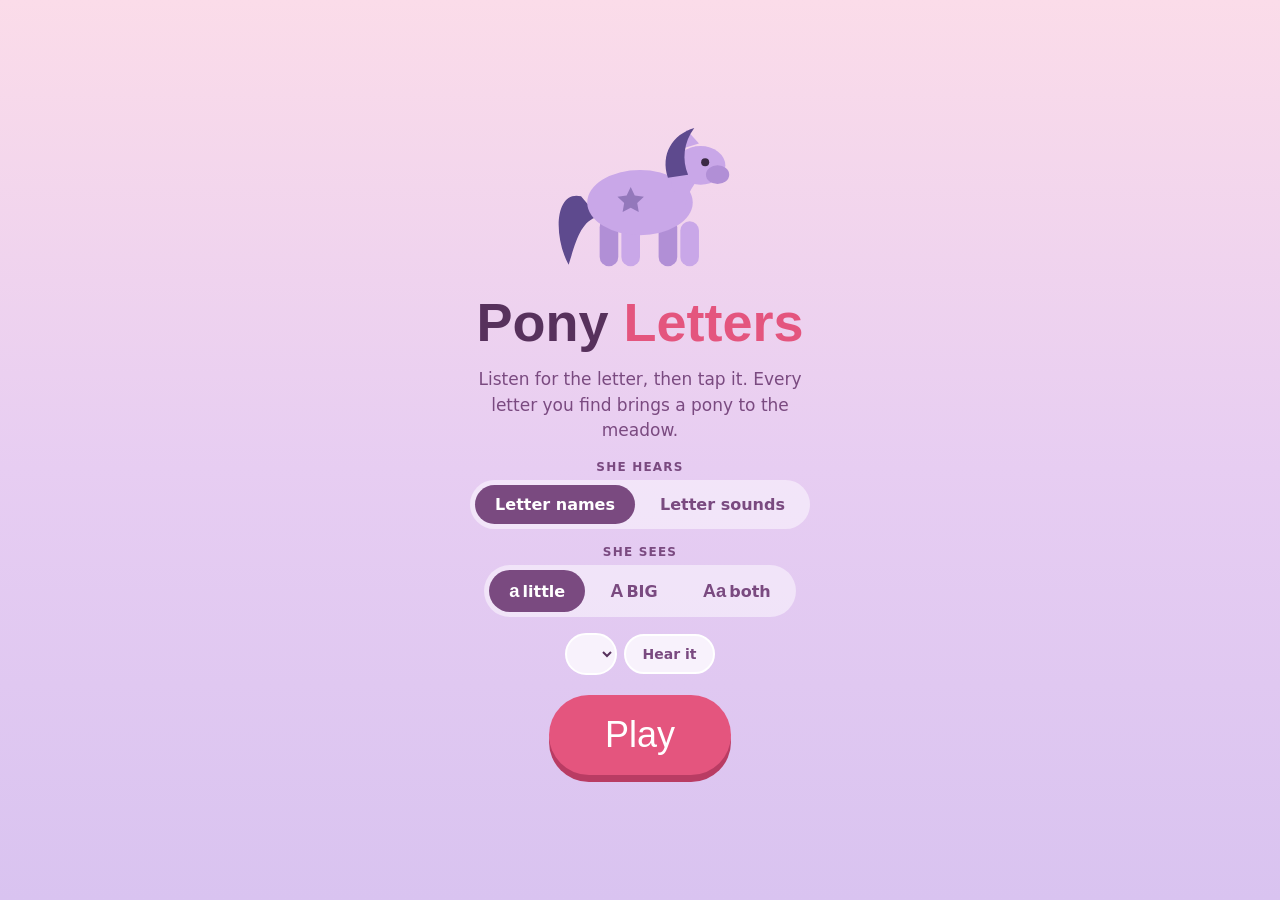
==== index.html @ 6348ba61 "Add Pony Letters game" ====
<!DOCTYPE html>
<html lang="en">
<head>
<meta charset="utf-8">
<meta name="viewport" content="width=device-width, initial-scale=1, maximum-scale=1, user-scalable=no, viewport-fit=cover">
<meta name="apple-mobile-web-app-capable" content="yes">
<meta name="mobile-web-app-capable" content="yes">
<meta name="apple-mobile-web-app-status-bar-style" content="default">
<meta name="apple-mobile-web-app-title" content="Ponies">
<meta name="theme-color" content="#F7D5E4">
<title>Pony Letters</title>
<style>
  :root{
    --sky-top:#FBDCE9;
    --sky-mid:#E7CDF2;
    --sky-low:#D9C3F0;
    --grass:#9FD9BE;
    --grass-deep:#6FBF9E;
    --paper:#FFFCF6;
    --rule-base:#E4557E;
    --rule-mid:#C9A7E8;
    --ink:#3B2A44;
    --plum:#7A4A80;
    --plum-deep:#57315C;
    --yes:#8FDCBB;
    --no:#FFC49B;
    --glyph:"Chalkboard SE","Avenir Next Rounded","Avenir Next","Trebuchet MS",sans-serif;
    --ui:"Avenir Next","Trebuchet MS",system-ui,sans-serif;
  }

  *{box-sizing:border-box;margin:0;padding:0}

  html,body{
    height:100%;overflow:hidden;overscroll-behavior:none;
    font-family:var(--ui);color:var(--plum-deep);
    -webkit-user-select:none;user-select:none;
    -webkit-touch-callout:none;-webkit-tap-highlight-color:transparent;
    touch-action:manipulation;
  }
  body{background:linear-gradient(180deg,var(--sky-top) 0%,var(--sky-mid) 52%,var(--sky-low) 100%)}

  .screen{
    position:absolute;inset:0;display:none;flex-direction:column;
    padding:calc(env(safe-area-inset-top) + 12px) 16px calc(env(safe-area-inset-bottom) + 12px);
  }
  .screen.on{display:flex}

  /* ================= title ================= */
  #title{align-items:center;justify-content:center;gap:16px;text-align:center;overflow-y:auto}
  #hero{width:min(180px,42vw)}
  #title h1{font-family:var(--glyph);font-size:clamp(30px,6.6vw,54px);color:var(--plum-deep);font-weight:700;line-height:1.05}
  #title h1 em{font-style:normal;color:var(--rule-base)}
  #title .sub{color:var(--plum);font-size:clamp(13px,2.1vw,17px);max-width:30ch;line-height:1.5}

  .bigbtn{
    font-family:var(--glyph);font-size:clamp(25px,4.2vw,36px);color:#fff;
    background:var(--rule-base);border:none;border-radius:999px;padding:19px 56px;
    box-shadow:0 7px 0 #B93C63;cursor:pointer;margin-top:4px;
  }
  .bigbtn:active{transform:translateY(5px);box-shadow:0 2px 0 #B93C63}

  .setting{display:flex;flex-direction:column;align-items:center;gap:6px}
  .setting > label{font-size:12px;font-weight:800;color:var(--plum);letter-spacing:1.2px;text-transform:uppercase}
  .pillset{display:flex;gap:5px;background:#FFFFFF7A;padding:5px;border-radius:999px}
  .pillset button{
    font-family:var(--ui);font-size:clamp(13px,1.9vw,16px);font-weight:700;
    color:var(--plum);background:transparent;border:none;padding:10px 20px;border-radius:999px;cursor:pointer;
  }
  .pillset button[aria-pressed="true"]{background:var(--plum);color:#fff}
  .pillset button .g{font-family:var(--glyph);font-size:1.15em;margin-right:3px}

  .voicerow{display:flex;align-items:center;gap:7px;flex-wrap:wrap;justify-content:center}
  #voices{
    font-family:var(--ui);font-size:14px;font-weight:600;color:var(--plum-deep);
    background:#FFFFFFC4;border:2px solid #fff;border-radius:999px;padding:10px 14px;max-width:210px;
  }
  .tinybtn{
    font-family:var(--ui);font-size:14px;font-weight:700;color:var(--plum);
    background:#FFFFFFC4;border:2px solid #fff;border-radius:999px;padding:10px 17px;cursor:pointer;
  }
  .tinybtn:active{background:#fff}

  /* ================= meadow ================= */
  .meadow{
    flex:0 0 auto;position:relative;display:flex;align-items:flex-end;justify-content:center;
    gap:clamp(2px,.8vw,8px);padding:0 8px 9px;margin-bottom:10px;
  }
  .meadow::after{
    content:"";position:absolute;left:0;right:0;bottom:0;height:9px;
    background:linear-gradient(180deg,var(--grass),var(--grass-deep));border-radius:6px;
  }
  .meadow svg{
    width:clamp(26px,5.2vw,54px);height:auto;position:relative;z-index:1;
    opacity:.24;filter:saturate(.15);transition:opacity .3s ease;
  }
  .meadow svg.here{opacity:1;filter:none;animation:hop .5s ease}
  @keyframes hop{30%{transform:translateY(-16px) rotate(-6deg)}55%{transform:translateY(0)}75%{transform:translateY(-6px)}}

  .gamebar{display:flex;align-items:center;gap:10px;flex:0 0 auto;margin-bottom:10px}
  .gamebar .spacer{flex:1}
  .iconbtn{
    width:50px;height:50px;flex:0 0 auto;border:none;border-radius:50%;
    background:#FFFFFF8F;color:var(--plum);display:grid;place-items:center;cursor:pointer;
  }
  .iconbtn svg{width:24px;height:24px}
  .iconbtn:active{background:#fff}

  .speaker{
    display:flex;align-items:center;gap:14px;background:#fff;border:none;border-radius:999px;
    padding:13px 30px 13px 20px;cursor:pointer;box-shadow:0 5px 0 #00000018;
  }
  .speaker:active{transform:translateY(3px);box-shadow:0 2px 0 #00000018}
  .speaker svg{width:34px;height:34px;color:var(--rule-base)}
  .speaker span{font-family:var(--glyph);font-size:clamp(19px,3.2vw,28px);color:var(--plum-deep);font-weight:700}
  .speaker.talking svg{animation:pulse .55s ease-in-out infinite alternate}
  @keyframes pulse{to{transform:scale(1.18)}}

  /* ================= play ================= */
  .play{flex:1 1 auto;display:flex;gap:14px;min-height:0}
  @media (max-aspect-ratio:1/1){.play{flex-direction:column}}
  #grid{flex:1 1 auto;display:grid;gap:13px;min-height:0;grid-template-columns:repeat(var(--cols),1fr)}

  .tile{position:relative;border:none;padding:0;background:transparent;cursor:pointer;min-height:0;transition:transform .12s ease}
  .tile svg{width:100%;height:100%;display:block}
  .tile:active{transform:scale(.95)}

  .card{fill:var(--paper)}
  .glyph{font-family:var(--glyph);fill:var(--ink);font-weight:600}
  .drawn{fill:none;stroke:var(--ink);stroke-width:6;stroke-linecap:round;stroke-linejoin:round}
  .baseline{stroke:var(--rule-base);stroke-width:2.6}
  .midline{stroke:var(--rule-mid);stroke-width:2.2;stroke-dasharray:5 5}

  .tile.right .card{fill:var(--yes)}
  .tile.right{animation:pop .42s ease}
  @keyframes pop{40%{transform:scale(1.1)}}
  .tile.wrong .card{fill:var(--no)}
  .tile.wrong{animation:shake .4s ease}
  @keyframes shake{20%{transform:translateX(-9px)}45%{transform:translateX(9px)}70%{transform:translateX(-5px)}100%{transform:translateX(0)}}

  /* ================= shelf ================= */
  #shelf{flex:0 0 auto;display:flex;gap:9px;align-items:center;justify-content:center}
  @media (min-aspect-ratio:1/1){#shelf{flex-direction:column;width:clamp(92px,12vw,144px)}}
  @media (max-aspect-ratio:1/1){#shelf{height:clamp(84px,12vh,124px)}}
  #shelf:empty{display:none}
  .chip{display:flex;flex-direction:column;align-items:center;gap:3px;animation:land .32s ease}
  @keyframes land{from{opacity:0;transform:translateY(-14px) scale(.8)}}
  .chip svg{width:clamp(56px,7.6vw,84px);height:clamp(56px,7.6vw,84px);border-radius:12px}
  .chip b{font-family:var(--ui);font-size:clamp(11px,1.5vw,14px);color:var(--plum);font-weight:800;letter-spacing:.4px}
  .chip .card{fill:#F2E3D2}

  /* ================= done ================= */
  #done{align-items:center;justify-content:center;gap:16px;text-align:center;overflow-y:auto}
  #done h2{font-family:var(--glyph);color:var(--plum-deep);font-size:clamp(30px,6vw,54px)}
  #done .note{font-size:clamp(13px,2vw,16px);color:var(--plum);font-weight:600;max-width:34ch}
  #doneMeadow{position:relative;display:flex;flex-wrap:wrap;align-items:flex-end;justify-content:center;gap:6px;padding:0 10px 12px;max-width:640px}
  #doneMeadow::after{content:"";position:absolute;left:0;right:0;bottom:0;height:11px;background:linear-gradient(180deg,var(--grass),var(--grass-deep));border-radius:7px}
  #doneMeadow svg{width:clamp(40px,8vw,74px);height:auto;position:relative;z-index:1}
  #missed{display:flex;gap:10px;flex-wrap:wrap;justify-content:center;max-width:520px}

  @media (prefers-reduced-motion:reduce){*{animation:none!important;transition:none!important}}
</style>
</head>
<body>

<!-- ================= TITLE ================= -->
<section class="screen on" id="title">
  <div id="hero"></div>
  <h1>Pony <em>Letters</em></h1>
  <p class="sub">Listen for the letter, then tap it. Every letter you find brings a pony to the meadow.</p>

  <div class="setting">
    <label>She hears</label>
    <div class="pillset" role="group">
      <button id="mName" aria-pressed="true">Letter names</button>
      <button id="mSound" aria-pressed="false">Letter sounds</button>
    </div>
  </div>

  <div class="setting">
    <label>She sees</label>
    <div class="pillset" role="group">
      <button id="cLower" aria-pressed="true"><span class="g">a</span>little</button>
      <button id="cUpper" aria-pressed="false"><span class="g">A</span>BIG</button>
      <button id="cBoth"  aria-pressed="false"><span class="g">Aa</span>both</button>
    </div>
  </div>

  <div class="voicerow">
    <select id="voices"></select>
    <button class="tinybtn" id="tryVoice">Hear it</button>
  </div>

  <button class="bigbtn" id="start">Play</button>
</section>

<!-- ================= GAME ================= -->
<section class="screen" id="game">
  <div class="meadow" id="meadow"></div>
  <div class="gamebar">
    <div class="spacer"></div>
    <button class="speaker" id="say">
      <svg viewBox="0 0 24 24" fill="none" stroke="currentColor" stroke-width="2" stroke-linecap="round" stroke-linejoin="round">
        <path d="M4 9v6h4l5 4V5L8 9H4z" fill="currentColor"/>
        <path d="M17 8.5a5 5 0 010 7M20 6a9 9 0 010 12"/>
      </svg>
      <span>Hear it again</span>
    </button>
    <div class="spacer"></div>
    <button class="iconbtn" id="quit" aria-label="Back to start">
      <svg viewBox="0 0 24 24" fill="none" stroke="currentColor" stroke-width="2.4" stroke-linecap="round"><path d="M6 6l12 12M18 6L6 18"/></svg>
    </button>
  </div>
  <div class="play">
    <div id="grid"></div>
    <div id="shelf"></div>
  </div>
</section>

<!-- ================= DONE ================= -->
<section class="screen" id="done">
  <h2 id="doneTitle">The meadow is full!</h2>
  <div id="doneMeadow"></div>
  <p class="note" id="doneNote"></p>
  <div id="missed"></div>
  <button class="bigbtn" id="again">Play again</button>
</section>

<script>
"use strict";

/* ================================================================
   TUNE THESE
   ================================================================ */
const POOL   = ["b","d","p","q","g","j","i","y","w"];
const ROUNDS = 12;

// Letter names, spelled as real words so no voice has to improvise.
const NAMES = {b:"bee", d:"dee", p:"pea", q:"cue", g:"gee",
               j:"jay", i:"eye", y:"why", w:"double you"};

// Sounds mode speaks these keywords, never a bare sound. Speech
// engines spell out tokens they don't recognize ("guh" -> "G-U-H",
// "kwuh" -> "K-W-U-H"), and real words are the only reliable way
// around it. Each word must START with the letter's sound -- swap
// them freely, just keep that rule.
const KEYWORD = {b:"ball", d:"dog", p:"pig", q:"queen", g:"goat",
                 j:"jam", i:"igloo", y:"yarn", w:"web"};

// Who each letter gets mixed up with, per case. Lowercase is the
// hard set (ball-and-stick reversals); uppercase confusions are
// mostly about silhouette.
const CONFUSE_LOWER = {
  b:["d","p","q"], d:["b","q","p"], p:["q","b","d"], q:["p","d","b"],
  g:["j","q","y"], j:["g","i","y"], i:["j","y","l"],
  y:["w","j","i"], w:["y","i","j"]
};
const CONFUSE_UPPER = {
  b:["d","p","g"], d:["b","p","q"], p:["b","d","q"], q:["g","d","p"],
  g:["q","j","d"], j:["i","g","y"], i:["j","y","w"],
  y:["w","j","i"], w:["y","i","j"]
};

// Pony coats: [body, mane, hoof/shadow]
const COATS = [
  ["#F7C6D9","#8E4C77","#E8A8C2"], ["#C9A7E8","#5E4A8E","#B18FD6"],
  ["#A8DCD1","#2F7F6E","#8FCBBE"], ["#FFD9A0","#B9782E","#F0C287"],
  ["#B9C7F0","#4A5C9E","#9EAEE0"], ["#F4A9C0","#A83C68","#E28FA9"],
  ["#AEDCF0","#2D6E8E","#94C8E0"], ["#E8C4A0","#9A6738","#D4AC86"],
  ["#E0BBE4","#7A3F8E","#CCA2D2"], ["#FFC1CC","#B04A62","#F0A7B5"],
  ["#CDE8A8","#5B8E2F","#B5D68E"], ["#FFE0B5","#C08A3A","#F2CB99"]
];

/* ================================================================ */

const $ = s => document.querySelector(s);
const gridEl = $("#grid"), shelfEl = $("#shelf"), meadowEl = $("#meadow");

let mode = "name";        // name | sound
let caseMode = "lower";   // lower | upper | both
let round = 0, target = null, locked = false, firstTry = true;
let earned = 0, cleanRounds = 0, missedThisGame = [];

const base  = g => g.toLowerCase();
const isBig = g => g !== g.toLowerCase();

/* ---------- storage ---------- */
const mem = {};
const store = {
  get(k){ try{ return localStorage.getItem(k); }catch(e){ return mem[k] ?? null; } },
  set(k,v){ try{ localStorage.setItem(k,v); }catch(e){ mem[k]=v; } }
};

/* ---------- chimes ---------- */
let ac = null;
function tone(freq,start,dur,type,vol){
  const o=ac.createOscillator(), g=ac.createGain();
  o.type=type; o.frequency.setValueAtTime(freq,ac.currentTime+start);
  g.gain.setValueAtTime(0.0001,ac.currentTime+start);
  g.gain.exponentialRampToValueAtTime(vol,ac.currentTime+start+0.012);
  g.gain.exponentialRampToValueAtTime(0.0001,ac.currentTime+start+dur);
  o.connect(g); g.connect(ac.destination);
  o.start(ac.currentTime+start); o.stop(ac.currentTime+start+dur+0.03);
}
const ding  = () => { if(ac){ tone(1046,0,.16,"sine",.28); tone(1568,.09,.32,"sine",.24);} };
const buzz  = () => { if(ac){ tone(240,0,.18,"triangle",.16); tone(196,.09,.2,"triangle",.13);} };
const cheer = () => { if(ac){ [784,988,1175,1568].forEach((f,i)=>tone(f,i*.11,.3,"sine",.22)); } };

/* ---------- voices ---------- */
const FEMALE_FIRST = ["Samantha","Ava","Allison","Susan","Zoe","Nicky",
                      "Karen","Moira","Tessa","Fiona","Serena","Kate",
                      "Google US English","Microsoft Aria","Microsoft Zira"];
let voice = null, voiceList = [];

function loadVoices(){
  if(!window.speechSynthesis) return;
  const all = speechSynthesis.getVoices();
  if(!all.length) return;
  voiceList = all.filter(v => !v.lang || v.lang.toLowerCase().startsWith("en"));
  if(!voiceList.length) voiceList = all;
  voiceList.sort((a,b) => {
    const ra = FEMALE_FIRST.findIndex(n => a.name.startsWith(n));
    const rb = FEMALE_FIRST.findIndex(n => b.name.startsWith(n));
    return (ra < 0 ? 99 : ra) - (rb < 0 ? 99 : rb);
  });
  const sel = $("#voices");
  sel.innerHTML = voiceList.map((v,i) => `<option value="${i}">${v.name}</option>`).join("");
  const saved = voiceList.findIndex(v => v.name === store.get("voice"));
  const idx = saved >= 0 ? saved : 0;
  sel.value = String(idx);
  voice = voiceList[idx];
}
if(window.speechSynthesis){
  loadVoices();
  speechSynthesis.addEventListener("voiceschanged", loadVoices);
}
$("#voices").addEventListener("change", e => {
  voice = voiceList[+e.target.value];
  if(voice) store.set("voice", voice.name);
  speak(sample());
});
$("#tryVoice").addEventListener("click", () => { unlockAudio(); speak(sample()); });
const sample = () => mode === "name"
  ? "Find little gee. Find big Bee."
  : "Find the one that starts goat.";

function speak(text, then){
  if(!window.speechSynthesis){ if(then) then(); return; }
  speechSynthesis.cancel();
  const u = new SpeechSynthesisUtterance(text);
  if(voice) u.voice = voice;
  u.rate = 0.9; u.pitch = 1.1; u.volume = 1;
  u.lang = (voice && voice.lang) || "en-US";
  const btn = $("#say");
  btn.classList.add("talking");
  u.onend = u.onerror = () => { btn.classList.remove("talking"); if(then) then(); };
  speechSynthesis.speak(u);
}

/* ---------- what the voice says ---------- */
const named  = g => (isBig(g) ? "big " : "little ") + NAMES[base(g)];
const starts = g => "the one that starts " + KEYWORD[base(g)];

const ask     = g => mode === "name" ? "Find " + named(g) + "." : "Find " + starts(g) + ".";
const praise  = g => mode === "name" ? "Yes! " + named(g) + "."
                                     : "Yes! " + NAMES[base(g)] + " is for " + KEYWORD[base(g)] + ".";
const correct = (picked, want) => mode === "name"
  ? "That one is " + named(picked) + ". Now find " + named(want) + "."
  : "That one starts " + KEYWORD[base(picked)] + ". Now find " + starts(want) + ".";

/* ---------- drawings ---------- */
// Handwriting ruling: dashed midline y=48, baseline y=72. Glyph
// baselines sit exactly on the line, so ascenders climb and
// descenders hang -- that contrast is the whole lesson.

// Lowercase g is drawn by hand rather than set in a font. System
// fonts give you a double-story or looped-tail g, which is not the
// form she is taught to read: a closed circle with a straight stem
// down the right side, hooking left below the baseline.
const DRAWN = {
  g: `<circle class="drawn" cx="50" cy="58" r="14"/>
      <path class="drawn" d="M64 44 V76 C64 82.5 58 86 51.5 83.5"/>`
};

function tileSVG(glyph, cardClass){
  const body = DRAWN[glyph]
    || `<text class="glyph" x="50" y="72" text-anchor="middle" font-size="54">${glyph}</text>`;
  return `<svg viewBox="0 0 100 100" preserveAspectRatio="xMidYMid meet">
    <rect class="card ${cardClass||""}" x="1.5" y="1.5" width="97" height="97" rx="13"/>
    <line class="midline"  x1="10" y1="48" x2="90" y2="48"/>
    <line class="baseline" x1="10" y1="72" x2="90" y2="72"/>
    ${body}
  </svg>`;
}

function ponySVG(i, cls){
  const [coat, mane, shade] = COATS[i % COATS.length];
  return `<svg class="${cls||""}" viewBox="0 0 116 96" preserveAspectRatio="xMidYMax meet">
    <path d="M20 46 C3 42 2 72 12 90 C17 74 20 62 31 59 Z" fill="${mane}"/>
    <rect x="32" y="60" width="12" height="31" rx="6" fill="${shade}"/>
    <rect x="70" y="60" width="12" height="31" rx="6" fill="${shade}"/>
    <rect x="46" y="62" width="12" height="29" rx="6" fill="${coat}"/>
    <rect x="84" y="62" width="12" height="29" rx="6" fill="${coat}"/>
    <ellipse cx="58" cy="50" rx="34" ry="21" fill="${coat}"/>
    <path d="M78 40 C79 27 85 17 94 14 L105 27 C96 32 89 42 87 52 Z" fill="${coat}"/>
    <ellipse cx="97" cy="26" rx="16" ry="12.5" fill="${coat}"/>
    <ellipse cx="108" cy="32" rx="7.5" ry="6" fill="${shade}"/>
    <path d="M86 15 L88 3 L96 12 Z" fill="${coat}"/>
    <path d="M76 34 C71 19 79 6 93 2 C86 11 85 23 89 32 Z" fill="${mane}"/>
    <circle cx="100" cy="24" r="2.6" fill="#3B2A44"/>
    <path d="M52 40 l2.6 5.4 5.9.8-4.3 4.1 1 5.8-5.2-2.8-5.2 2.8 1-5.8-4.3-4.1 5.9-.8z" fill="${mane}" opacity=".5"/>
  </svg>`;
}

/* ---------- rounds ---------- */
const shuffle = a => { for(let i=a.length-1;i>0;i--){const j=(Math.random()*(i+1))|0;[a[i],a[j]]=[a[j],a[i]];} return a; };
const tileCount = () => round <= 4 ? 4 : round <= 8 ? 6 : 9;
const cased = (letter, big) => big ? letter.toUpperCase() : letter;

function drawMeadow(){
  meadowEl.innerHTML = Array.from({length:ROUNDS},(_,i)=>ponySVG(i, i < earned ? "here" : "")).join("");
}

function buildRound(){
  round++; locked = false; firstTry = true;
  shelfEl.innerHTML = "";

  const n = tileCount();
  const big = caseMode === "upper" || (caseMode === "both" && Math.random() < 0.5);
  const tLetter = POOL[(Math.random()*POOL.length)|0];
  target = cased(tLetter, big);

  const set = [target];

  // In "both" + names, the target's other case is the sharpest
  // distractor there is -- she has to hear "big" vs "little" to
  // pick. In sounds mode it would be a second right answer, so it
  // stays out.
  if(caseMode === "both" && mode === "name") set.push(cased(tLetter, !big));

  const table = big ? CONFUSE_UPPER : CONFUSE_LOWER;
  for(const c of shuffle((table[tLetter]||[]).slice()))
    if(set.length < n && POOL.includes(c)) set.push(cased(c, big));

  for(const c of shuffle(POOL.slice())){
    if(set.length >= n) break;
    const mixBig = caseMode === "both" ? Math.random() < 0.5 : big;
    const glyph = cased(c, mixBig);
    if(!set.includes(glyph) && base(glyph) !== tLetter) set.push(glyph);
  }
  shuffle(set);

  gridEl.style.setProperty("--cols", set.length <= 4 ? 2 : 3);
  gridEl.innerHTML = set.map(g => `<button class="tile" data-g="${g}">${tileSVG(g)}</button>`).join("");

  speak(ask(target));
}

/* ---------- answering ---------- */
gridEl.addEventListener("click", e => {
  const tile = e.target.closest(".tile");
  if(!tile || locked) return;
  const picked = tile.dataset.g;

  // Sounds mode ignores case -- B and b say the same thing.
  const right = mode === "sound" ? base(picked) === base(target) : picked === target;

  if(right){
    locked = true;
    tile.classList.add("right");
    earned++; if(firstTry) cleanRounds++;
    drawMeadow(); ding();
    speak(praise(picked), () => setTimeout(() => round >= ROUNDS ? finish() : buildRound(), 220));
  } else {
    firstTry = false;
    tile.classList.add("wrong");
    tile.setAttribute("disabled","");
    buzz();
    if(!missedThisGame.some(m => m.picked === picked && m.want === target))
      missedThisGame.push({picked, want:target});
    shelfEl.insertAdjacentHTML("beforeend",
      `<div class="chip">${tileSVG(picked)}<b>${NAMES[base(picked)]}</b></div>`);
    speak(correct(picked, target));
  }
});

$("#say").addEventListener("click", () => { if(target) speak(ask(target)); });

/* ---------- finish ---------- */
function finish(){
  $("#doneMeadow").innerHTML = Array.from({length:ROUNDS},(_,i)=>ponySVG(i)).join("");
  const perfect = cleanRounds === ROUNDS;
  $("#doneTitle").textContent = perfect ? "Every one, first try!" : "The meadow is full!";
  $("#doneNote").textContent = perfect
    ? "12 ponies, no wobbles."
    : cleanRounds + " of " + ROUNDS + " on the first try. Still worth practicing:";
  $("#missed").innerHTML = perfect ? "" :
    [...new Set(missedThisGame.map(m => m.want))].slice(0,6)
      .map(g => `<div class="chip">${tileSVG(g)}<b>${NAMES[base(g)]}</b></div>`).join("");
  show("done"); cheer();
  speak(perfect ? "Wow! You found every letter on the first try."
                : "The meadow is full. Great job.");
}

/* ---------- screens ---------- */
function show(id){ document.querySelectorAll(".screen").forEach(s => s.classList.toggle("on", s.id === id)); }
function newGame(){
  round = 0; earned = 0; cleanRounds = 0; missedThisGame = [];
  drawMeadow(); show("game"); buildRound();
}

/* ---------- settings ---------- */
function setMode(m){
  mode = m;
  $("#mName").setAttribute("aria-pressed", String(m === "name"));
  $("#mSound").setAttribute("aria-pressed", String(m === "sound"));
  store.set("mode", m);
}
function setCase(c){
  caseMode = c;
  $("#cLower").setAttribute("aria-pressed", String(c === "lower"));
  $("#cUpper").setAttribute("aria-pressed", String(c === "upper"));
  $("#cBoth").setAttribute("aria-pressed",  String(c === "both"));
  store.set("case", c);
}
$("#mName").addEventListener("click", () => setMode("name"));
$("#mSound").addEventListener("click", () => setMode("sound"));
$("#cLower").addEventListener("click", () => setCase("lower"));
$("#cUpper").addEventListener("click", () => setCase("upper"));
$("#cBoth").addEventListener("click",  () => setCase("both"));
setMode(store.get("mode") || "name");
setCase(store.get("case") || "lower");

/* ---------- start (this tap unlocks iOS audio) ---------- */
function unlockAudio(){
  if(!ac){ try{ ac = new (window.AudioContext || window.webkitAudioContext)(); }catch(e){} }
  if(ac && ac.state === "suspended") ac.resume();
  loadVoices();
}
$("#start").addEventListener("click", () => { unlockAudio(); speak("Let's find some letters!", newGame); });
$("#again").addEventListener("click", newGame);
$("#quit").addEventListener("click", () => { speechSynthesis.cancel(); show("title"); });

$("#hero").innerHTML = ponySVG(1);
drawMeadow();

let lastTap = 0;
document.addEventListener("touchend", e => {
  const now = Date.now();
  if(now - lastTap < 320) e.preventDefault();
  lastTap = now;
}, {passive:false});
</script>
</body>
</html>
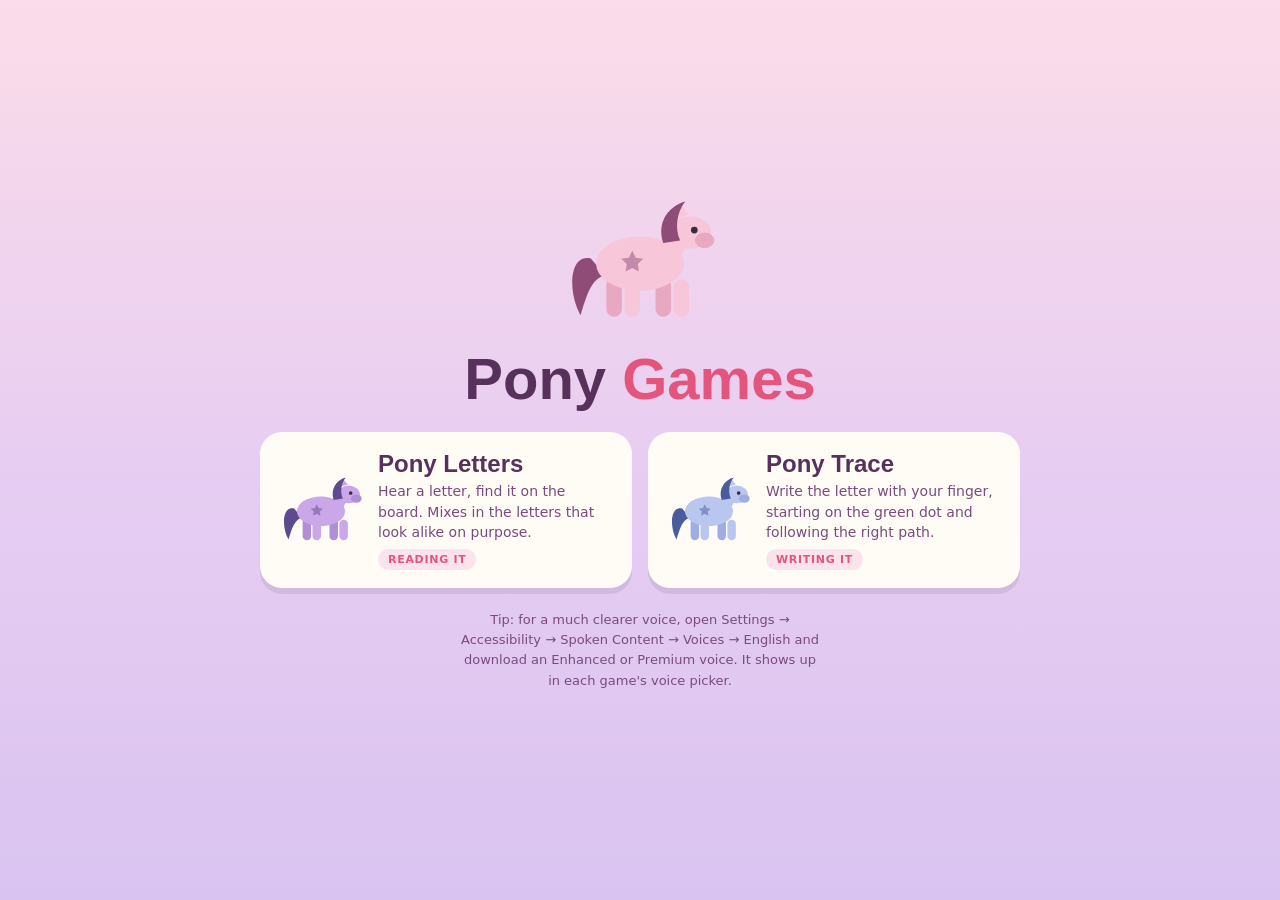
==== commit 223a3865: "Split into multi-game hub with shared assets index.html becomes a hub linking to letters.html and tr" ====
--- a/index.html
+++ b/index.html
@@ -8,547 +8,81 @@
 <meta name="apple-mobile-web-app-status-bar-style" content="default">
 <meta name="apple-mobile-web-app-title" content="Ponies">
 <meta name="theme-color" content="#F7D5E4">
-<title>Pony Letters</title>
+<title>Pony Games</title>
+<link rel="stylesheet" href="shared.css">
 <style>
-  :root{
-    --sky-top:#FBDCE9;
-    --sky-mid:#E7CDF2;
-    --sky-low:#D9C3F0;
-    --grass:#9FD9BE;
-    --grass-deep:#6FBF9E;
-    --paper:#FFFCF6;
-    --rule-base:#E4557E;
-    --rule-mid:#C9A7E8;
-    --ink:#3B2A44;
-    --plum:#7A4A80;
-    --plum-deep:#57315C;
-    --yes:#8FDCBB;
-    --no:#FFC49B;
-    --glyph:"Chalkboard SE","Avenir Next Rounded","Avenir Next","Trebuchet MS",sans-serif;
-    --ui:"Avenir Next","Trebuchet MS",system-ui,sans-serif;
+  body{overflow-y:auto}
+  .hub{
+    position:static;display:flex;flex-direction:column;align-items:center;
+    gap:22px;min-height:100%;justify-content:center;padding:34px 18px 44px;
+  }
+  #hero{width:min(150px,34vw)}
+  .hubtitle{font-family:var(--glyph);font-size:clamp(32px,7vw,58px);color:var(--plum-deep);font-weight:700;text-align:center;line-height:1.05}
+  .hubtitle em{font-style:normal;color:var(--rule-base)}
+
+  .cards{
+    display:grid;gap:16px;width:100%;max-width:760px;
+    grid-template-columns:repeat(auto-fit,minmax(260px,1fr));
+  }
+  .gamecard{
+    display:flex;align-items:center;gap:16px;text-decoration:none;
+    background:var(--paper);border-radius:22px;padding:18px 20px;
+    box-shadow:0 6px 0 #00000014;transition:transform .12s ease;
+  }
+  .gamecard:active{transform:translateY(4px);box-shadow:0 2px 0 #00000014}
+  .gamecard .art{width:82px;flex:0 0 auto}
+  .gamecard .art svg{width:100%;height:auto;display:block}
+  .gamecard h2{font-family:var(--glyph);font-size:24px;color:var(--plum-deep);margin-bottom:3px}
+  .gamecard p{font-size:14px;color:var(--plum);line-height:1.45}
+  .gamecard .tag{
+    display:inline-block;margin-top:7px;font-size:11px;font-weight:800;letter-spacing:.7px;
+    text-transform:uppercase;color:var(--rule-base);background:#FBE3EB;
+    padding:4px 10px;border-radius:999px;
   }
 
-  *{box-sizing:border-box;margin:0;padding:0}
+  .soon{opacity:.5}
+  .soon .tag{color:var(--plum);background:#EFE6F4}
 
-  html,body{
-    height:100%;overflow:hidden;overscroll-behavior:none;
-    font-family:var(--ui);color:var(--plum-deep);
-    -webkit-user-select:none;user-select:none;
-    -webkit-touch-callout:none;-webkit-tap-highlight-color:transparent;
-    touch-action:manipulation;
-  }
-  body{background:linear-gradient(180deg,var(--sky-top) 0%,var(--sky-mid) 52%,var(--sky-low) 100%)}
-
-  .screen{
-    position:absolute;inset:0;display:none;flex-direction:column;
-    padding:calc(env(safe-area-inset-top) + 12px) 16px calc(env(safe-area-inset-bottom) + 12px);
-  }
-  .screen.on{display:flex}
-
-  /* ================= title ================= */
-  #title{align-items:center;justify-content:center;gap:16px;text-align:center;overflow-y:auto}
-  #hero{width:min(180px,42vw)}
-  #title h1{font-family:var(--glyph);font-size:clamp(30px,6.6vw,54px);color:var(--plum-deep);font-weight:700;line-height:1.05}
-  #title h1 em{font-style:normal;color:var(--rule-base)}
-  #title .sub{color:var(--plum);font-size:clamp(13px,2.1vw,17px);max-width:30ch;line-height:1.5}
-
-  .bigbtn{
-    font-family:var(--glyph);font-size:clamp(25px,4.2vw,36px);color:#fff;
-    background:var(--rule-base);border:none;border-radius:999px;padding:19px 56px;
-    box-shadow:0 7px 0 #B93C63;cursor:pointer;margin-top:4px;
-  }
-  .bigbtn:active{transform:translateY(5px);box-shadow:0 2px 0 #B93C63}
-
-  .setting{display:flex;flex-direction:column;align-items:center;gap:6px}
-  .setting > label{font-size:12px;font-weight:800;color:var(--plum);letter-spacing:1.2px;text-transform:uppercase}
-  .pillset{display:flex;gap:5px;background:#FFFFFF7A;padding:5px;border-radius:999px}
-  .pillset button{
-    font-family:var(--ui);font-size:clamp(13px,1.9vw,16px);font-weight:700;
-    color:var(--plum);background:transparent;border:none;padding:10px 20px;border-radius:999px;cursor:pointer;
-  }
-  .pillset button[aria-pressed="true"]{background:var(--plum);color:#fff}
-  .pillset button .g{font-family:var(--glyph);font-size:1.15em;margin-right:3px}
-
-  .voicerow{display:flex;align-items:center;gap:7px;flex-wrap:wrap;justify-content:center}
-  #voices{
-    font-family:var(--ui);font-size:14px;font-weight:600;color:var(--plum-deep);
-    background:#FFFFFFC4;border:2px solid #fff;border-radius:999px;padding:10px 14px;max-width:210px;
-  }
-  .tinybtn{
-    font-family:var(--ui);font-size:14px;font-weight:700;color:var(--plum);
-    background:#FFFFFFC4;border:2px solid #fff;border-radius:999px;padding:10px 17px;cursor:pointer;
-  }
-  .tinybtn:active{background:#fff}
-
-  /* ================= meadow ================= */
-  .meadow{
-    flex:0 0 auto;position:relative;display:flex;align-items:flex-end;justify-content:center;
-    gap:clamp(2px,.8vw,8px);padding:0 8px 9px;margin-bottom:10px;
-  }
-  .meadow::after{
-    content:"";position:absolute;left:0;right:0;bottom:0;height:9px;
-    background:linear-gradient(180deg,var(--grass),var(--grass-deep));border-radius:6px;
-  }
-  .meadow svg{
-    width:clamp(26px,5.2vw,54px);height:auto;position:relative;z-index:1;
-    opacity:.24;filter:saturate(.15);transition:opacity .3s ease;
-  }
-  .meadow svg.here{opacity:1;filter:none;animation:hop .5s ease}
-  @keyframes hop{30%{transform:translateY(-16px) rotate(-6deg)}55%{transform:translateY(0)}75%{transform:translateY(-6px)}}
-
-  .gamebar{display:flex;align-items:center;gap:10px;flex:0 0 auto;margin-bottom:10px}
-  .gamebar .spacer{flex:1}
-  .iconbtn{
-    width:50px;height:50px;flex:0 0 auto;border:none;border-radius:50%;
-    background:#FFFFFF8F;color:var(--plum);display:grid;place-items:center;cursor:pointer;
-  }
-  .iconbtn svg{width:24px;height:24px}
-  .iconbtn:active{background:#fff}
-
-  .speaker{
-    display:flex;align-items:center;gap:14px;background:#fff;border:none;border-radius:999px;
-    padding:13px 30px 13px 20px;cursor:pointer;box-shadow:0 5px 0 #00000018;
-  }
-  .speaker:active{transform:translateY(3px);box-shadow:0 2px 0 #00000018}
-  .speaker svg{width:34px;height:34px;color:var(--rule-base)}
-  .speaker span{font-family:var(--glyph);font-size:clamp(19px,3.2vw,28px);color:var(--plum-deep);font-weight:700}
-  .speaker.talking svg{animation:pulse .55s ease-in-out infinite alternate}
-  @keyframes pulse{to{transform:scale(1.18)}}
-
-  /* ================= play ================= */
-  .play{flex:1 1 auto;display:flex;gap:14px;min-height:0}
-  @media (max-aspect-ratio:1/1){.play{flex-direction:column}}
-  #grid{flex:1 1 auto;display:grid;gap:13px;min-height:0;grid-template-columns:repeat(var(--cols),1fr)}
-
-  .tile{position:relative;border:none;padding:0;background:transparent;cursor:pointer;min-height:0;transition:transform .12s ease}
-  .tile svg{width:100%;height:100%;display:block}
-  .tile:active{transform:scale(.95)}
-
-  .card{fill:var(--paper)}
-  .glyph{font-family:var(--glyph);fill:var(--ink);font-weight:600}
-  .drawn{fill:none;stroke:var(--ink);stroke-width:6;stroke-linecap:round;stroke-linejoin:round}
-  .baseline{stroke:var(--rule-base);stroke-width:2.6}
-  .midline{stroke:var(--rule-mid);stroke-width:2.2;stroke-dasharray:5 5}
-
-  .tile.right .card{fill:var(--yes)}
-  .tile.right{animation:pop .42s ease}
-  @keyframes pop{40%{transform:scale(1.1)}}
-  .tile.wrong .card{fill:var(--no)}
-  .tile.wrong{animation:shake .4s ease}
-  @keyframes shake{20%{transform:translateX(-9px)}45%{transform:translateX(9px)}70%{transform:translateX(-5px)}100%{transform:translateX(0)}}
-
-  /* ================= shelf ================= */
-  #shelf{flex:0 0 auto;display:flex;gap:9px;align-items:center;justify-content:center}
-  @media (min-aspect-ratio:1/1){#shelf{flex-direction:column;width:clamp(92px,12vw,144px)}}
-  @media (max-aspect-ratio:1/1){#shelf{height:clamp(84px,12vh,124px)}}
-  #shelf:empty{display:none}
-  .chip{display:flex;flex-direction:column;align-items:center;gap:3px;animation:land .32s ease}
-  @keyframes land{from{opacity:0;transform:translateY(-14px) scale(.8)}}
-  .chip svg{width:clamp(56px,7.6vw,84px);height:clamp(56px,7.6vw,84px);border-radius:12px}
-  .chip b{font-family:var(--ui);font-size:clamp(11px,1.5vw,14px);color:var(--plum);font-weight:800;letter-spacing:.4px}
-  .chip .card{fill:#F2E3D2}
-
-  /* ================= done ================= */
-  #done{align-items:center;justify-content:center;gap:16px;text-align:center;overflow-y:auto}
-  #done h2{font-family:var(--glyph);color:var(--plum-deep);font-size:clamp(30px,6vw,54px)}
-  #done .note{font-size:clamp(13px,2vw,16px);color:var(--plum);font-weight:600;max-width:34ch}
-  #doneMeadow{position:relative;display:flex;flex-wrap:wrap;align-items:flex-end;justify-content:center;gap:6px;padding:0 10px 12px;max-width:640px}
-  #doneMeadow::after{content:"";position:absolute;left:0;right:0;bottom:0;height:11px;background:linear-gradient(180deg,var(--grass),var(--grass-deep));border-radius:7px}
-  #doneMeadow svg{width:clamp(40px,8vw,74px);height:auto;position:relative;z-index:1}
-  #missed{display:flex;gap:10px;flex-wrap:wrap;justify-content:center;max-width:520px}
-
-  @media (prefers-reduced-motion:reduce){*{animation:none!important;transition:none!important}}
+  .footnote{font-size:13px;color:var(--plum);text-align:center;max-width:44ch;line-height:1.55}
 </style>
 </head>
 <body>
+<main class="hub">
+  <div id="hero"></div>
+  <h1 class="hubtitle">Pony <em>Games</em></h1>
 
-<!-- ================= TITLE ================= -->
-<section class="screen on" id="title">
-  <div id="hero"></div>
-  <h1>Pony <em>Letters</em></h1>
-  <p class="sub">Listen for the letter, then tap it. Every letter you find brings a pony to the meadow.</p>
+  <div class="cards">
+    <a class="gamecard" href="letters.html">
+      <div class="art" id="a1"></div>
+      <div>
+        <h2>Pony Letters</h2>
+        <p>Hear a letter, find it on the board. Mixes in the letters that look alike on purpose.</p>
+        <span class="tag">Reading it</span>
+      </div>
+    </a>
 
-  <div class="setting">
-    <label>She hears</label>
-    <div class="pillset" role="group">
-      <button id="mName" aria-pressed="true">Letter names</button>
-      <button id="mSound" aria-pressed="false">Letter sounds</button>
-    </div>
+    <a class="gamecard" href="trace.html">
+      <div class="art" id="a2"></div>
+      <div>
+        <h2>Pony Trace</h2>
+        <p>Write the letter with your finger, starting on the green dot and following the right path.</p>
+        <span class="tag">Writing it</span>
+      </div>
+    </a>
   </div>
 
-  <div class="setting">
-    <label>She sees</label>
-    <div class="pillset" role="group">
-      <button id="cLower" aria-pressed="true"><span class="g">a</span>little</button>
-      <button id="cUpper" aria-pressed="false"><span class="g">A</span>BIG</button>
-      <button id="cBoth"  aria-pressed="false"><span class="g">Aa</span>both</button>
-    </div>
-  </div>
+  <p class="footnote">
+    Tip: for a much clearer voice, open Settings &rarr; Accessibility &rarr;
+    Spoken Content &rarr; Voices &rarr; English and download an Enhanced or
+    Premium voice. It shows up in each game's voice picker.
+  </p>
+</main>
 
-  <div class="voicerow">
-    <select id="voices"></select>
-    <button class="tinybtn" id="tryVoice">Hear it</button>
-  </div>
-
-  <button class="bigbtn" id="start">Play</button>
-</section>
-
-<!-- ================= GAME ================= -->
-<section class="screen" id="game">
-  <div class="meadow" id="meadow"></div>
-  <div class="gamebar">
-    <div class="spacer"></div>
-    <button class="speaker" id="say">
-      <svg viewBox="0 0 24 24" fill="none" stroke="currentColor" stroke-width="2" stroke-linecap="round" stroke-linejoin="round">
-        <path d="M4 9v6h4l5 4V5L8 9H4z" fill="currentColor"/>
-        <path d="M17 8.5a5 5 0 010 7M20 6a9 9 0 010 12"/>
-      </svg>
-      <span>Hear it again</span>
-    </button>
-    <div class="spacer"></div>
-    <button class="iconbtn" id="quit" aria-label="Back to start">
-      <svg viewBox="0 0 24 24" fill="none" stroke="currentColor" stroke-width="2.4" stroke-linecap="round"><path d="M6 6l12 12M18 6L6 18"/></svg>
-    </button>
-  </div>
-  <div class="play">
-    <div id="grid"></div>
-    <div id="shelf"></div>
-  </div>
-</section>
-
-<!-- ================= DONE ================= -->
-<section class="screen" id="done">
-  <h2 id="doneTitle">The meadow is full!</h2>
-  <div id="doneMeadow"></div>
-  <p class="note" id="doneNote"></p>
-  <div id="missed"></div>
-  <button class="bigbtn" id="again">Play again</button>
-</section>
-
+<script src="shared.js"></script>
 <script>
-"use strict";
-
-/* ================================================================
-   TUNE THESE
-   ================================================================ */
-const POOL   = ["b","d","p","q","g","j","i","y","w"];
-const ROUNDS = 12;
-
-// Letter names, spelled as real words so no voice has to improvise.
-const NAMES = {b:"bee", d:"dee", p:"pea", q:"cue", g:"gee",
-               j:"jay", i:"eye", y:"why", w:"double you"};
-
-// Sounds mode speaks these keywords, never a bare sound. Speech
-// engines spell out tokens they don't recognize ("guh" -> "G-U-H",
-// "kwuh" -> "K-W-U-H"), and real words are the only reliable way
-// around it. Each word must START with the letter's sound -- swap
-// them freely, just keep that rule.
-const KEYWORD = {b:"ball", d:"dog", p:"pig", q:"queen", g:"goat",
-                 j:"jam", i:"igloo", y:"yarn", w:"web"};
-
-// Who each letter gets mixed up with, per case. Lowercase is the
-// hard set (ball-and-stick reversals); uppercase confusions are
-// mostly about silhouette.
-const CONFUSE_LOWER = {
-  b:["d","p","q"], d:["b","q","p"], p:["q","b","d"], q:["p","d","b"],
-  g:["j","q","y"], j:["g","i","y"], i:["j","y","l"],
-  y:["w","j","i"], w:["y","i","j"]
-};
-const CONFUSE_UPPER = {
-  b:["d","p","g"], d:["b","p","q"], p:["b","d","q"], q:["g","d","p"],
-  g:["q","j","d"], j:["i","g","y"], i:["j","y","w"],
-  y:["w","j","i"], w:["y","i","j"]
-};
-
-// Pony coats: [body, mane, hoof/shadow]
-const COATS = [
-  ["#F7C6D9","#8E4C77","#E8A8C2"], ["#C9A7E8","#5E4A8E","#B18FD6"],
-  ["#A8DCD1","#2F7F6E","#8FCBBE"], ["#FFD9A0","#B9782E","#F0C287"],
-  ["#B9C7F0","#4A5C9E","#9EAEE0"], ["#F4A9C0","#A83C68","#E28FA9"],
-  ["#AEDCF0","#2D6E8E","#94C8E0"], ["#E8C4A0","#9A6738","#D4AC86"],
-  ["#E0BBE4","#7A3F8E","#CCA2D2"], ["#FFC1CC","#B04A62","#F0A7B5"],
-  ["#CDE8A8","#5B8E2F","#B5D68E"], ["#FFE0B5","#C08A3A","#F2CB99"]
-];
-
-/* ================================================================ */
-
-const $ = s => document.querySelector(s);
-const gridEl = $("#grid"), shelfEl = $("#shelf"), meadowEl = $("#meadow");
-
-let mode = "name";        // name | sound
-let caseMode = "lower";   // lower | upper | both
-let round = 0, target = null, locked = false, firstTry = true;
-let earned = 0, cleanRounds = 0, missedThisGame = [];
-
-const base  = g => g.toLowerCase();
-const isBig = g => g !== g.toLowerCase();
-
-/* ---------- storage ---------- */
-const mem = {};
-const store = {
-  get(k){ try{ return localStorage.getItem(k); }catch(e){ return mem[k] ?? null; } },
-  set(k,v){ try{ localStorage.setItem(k,v); }catch(e){ mem[k]=v; } }
-};
-
-/* ---------- chimes ---------- */
-let ac = null;
-function tone(freq,start,dur,type,vol){
-  const o=ac.createOscillator(), g=ac.createGain();
-  o.type=type; o.frequency.setValueAtTime(freq,ac.currentTime+start);
-  g.gain.setValueAtTime(0.0001,ac.currentTime+start);
-  g.gain.exponentialRampToValueAtTime(vol,ac.currentTime+start+0.012);
-  g.gain.exponentialRampToValueAtTime(0.0001,ac.currentTime+start+dur);
-  o.connect(g); g.connect(ac.destination);
-  o.start(ac.currentTime+start); o.stop(ac.currentTime+start+dur+0.03);
-}
-const ding  = () => { if(ac){ tone(1046,0,.16,"sine",.28); tone(1568,.09,.32,"sine",.24);} };
-const buzz  = () => { if(ac){ tone(240,0,.18,"triangle",.16); tone(196,.09,.2,"triangle",.13);} };
-const cheer = () => { if(ac){ [784,988,1175,1568].forEach((f,i)=>tone(f,i*.11,.3,"sine",.22)); } };
-
-/* ---------- voices ---------- */
-const FEMALE_FIRST = ["Samantha","Ava","Allison","Susan","Zoe","Nicky",
-                      "Karen","Moira","Tessa","Fiona","Serena","Kate",
-                      "Google US English","Microsoft Aria","Microsoft Zira"];
-let voice = null, voiceList = [];
-
-function loadVoices(){
-  if(!window.speechSynthesis) return;
-  const all = speechSynthesis.getVoices();
-  if(!all.length) return;
-  voiceList = all.filter(v => !v.lang || v.lang.toLowerCase().startsWith("en"));
-  if(!voiceList.length) voiceList = all;
-  voiceList.sort((a,b) => {
-    const ra = FEMALE_FIRST.findIndex(n => a.name.startsWith(n));
-    const rb = FEMALE_FIRST.findIndex(n => b.name.startsWith(n));
-    return (ra < 0 ? 99 : ra) - (rb < 0 ? 99 : rb);
-  });
-  const sel = $("#voices");
-  sel.innerHTML = voiceList.map((v,i) => `<option value="${i}">${v.name}</option>`).join("");
-  const saved = voiceList.findIndex(v => v.name === store.get("voice"));
-  const idx = saved >= 0 ? saved : 0;
-  sel.value = String(idx);
-  voice = voiceList[idx];
-}
-if(window.speechSynthesis){
-  loadVoices();
-  speechSynthesis.addEventListener("voiceschanged", loadVoices);
-}
-$("#voices").addEventListener("change", e => {
-  voice = voiceList[+e.target.value];
-  if(voice) store.set("voice", voice.name);
-  speak(sample());
-});
-$("#tryVoice").addEventListener("click", () => { unlockAudio(); speak(sample()); });
-const sample = () => mode === "name"
-  ? "Find little gee. Find big Bee."
-  : "Find the one that starts goat.";
-
-function speak(text, then){
-  if(!window.speechSynthesis){ if(then) then(); return; }
-  speechSynthesis.cancel();
-  const u = new SpeechSynthesisUtterance(text);
-  if(voice) u.voice = voice;
-  u.rate = 0.9; u.pitch = 1.1; u.volume = 1;
-  u.lang = (voice && voice.lang) || "en-US";
-  const btn = $("#say");
-  btn.classList.add("talking");
-  u.onend = u.onerror = () => { btn.classList.remove("talking"); if(then) then(); };
-  speechSynthesis.speak(u);
-}
-
-/* ---------- what the voice says ---------- */
-const named  = g => (isBig(g) ? "big " : "little ") + NAMES[base(g)];
-const starts = g => "the one that starts " + KEYWORD[base(g)];
-
-const ask     = g => mode === "name" ? "Find " + named(g) + "." : "Find " + starts(g) + ".";
-const praise  = g => mode === "name" ? "Yes! " + named(g) + "."
-                                     : "Yes! " + NAMES[base(g)] + " is for " + KEYWORD[base(g)] + ".";
-const correct = (picked, want) => mode === "name"
-  ? "That one is " + named(picked) + ". Now find " + named(want) + "."
-  : "That one starts " + KEYWORD[base(picked)] + ". Now find " + starts(want) + ".";
-
-/* ---------- drawings ---------- */
-// Handwriting ruling: dashed midline y=48, baseline y=72. Glyph
-// baselines sit exactly on the line, so ascenders climb and
-// descenders hang -- that contrast is the whole lesson.
-
-// Lowercase g is drawn by hand rather than set in a font. System
-// fonts give you a double-story or looped-tail g, which is not the
-// form she is taught to read: a closed circle with a straight stem
-// down the right side, hooking left below the baseline.
-const DRAWN = {
-  g: `<circle class="drawn" cx="50" cy="58" r="14"/>
-      <path class="drawn" d="M64 44 V76 C64 82.5 58 86 51.5 83.5"/>`
-};
-
-function tileSVG(glyph, cardClass){
-  const body = DRAWN[glyph]
-    || `<text class="glyph" x="50" y="72" text-anchor="middle" font-size="54">${glyph}</text>`;
-  return `<svg viewBox="0 0 100 100" preserveAspectRatio="xMidYMid meet">
-    <rect class="card ${cardClass||""}" x="1.5" y="1.5" width="97" height="97" rx="13"/>
-    <line class="midline"  x1="10" y1="48" x2="90" y2="48"/>
-    <line class="baseline" x1="10" y1="72" x2="90" y2="72"/>
-    ${body}
-  </svg>`;
-}
-
-function ponySVG(i, cls){
-  const [coat, mane, shade] = COATS[i % COATS.length];
-  return `<svg class="${cls||""}" viewBox="0 0 116 96" preserveAspectRatio="xMidYMax meet">
-    <path d="M20 46 C3 42 2 72 12 90 C17 74 20 62 31 59 Z" fill="${mane}"/>
-    <rect x="32" y="60" width="12" height="31" rx="6" fill="${shade}"/>
-    <rect x="70" y="60" width="12" height="31" rx="6" fill="${shade}"/>
-    <rect x="46" y="62" width="12" height="29" rx="6" fill="${coat}"/>
-    <rect x="84" y="62" width="12" height="29" rx="6" fill="${coat}"/>
-    <ellipse cx="58" cy="50" rx="34" ry="21" fill="${coat}"/>
-    <path d="M78 40 C79 27 85 17 94 14 L105 27 C96 32 89 42 87 52 Z" fill="${coat}"/>
-    <ellipse cx="97" cy="26" rx="16" ry="12.5" fill="${coat}"/>
-    <ellipse cx="108" cy="32" rx="7.5" ry="6" fill="${shade}"/>
-    <path d="M86 15 L88 3 L96 12 Z" fill="${coat}"/>
-    <path d="M76 34 C71 19 79 6 93 2 C86 11 85 23 89 32 Z" fill="${mane}"/>
-    <circle cx="100" cy="24" r="2.6" fill="#3B2A44"/>
-    <path d="M52 40 l2.6 5.4 5.9.8-4.3 4.1 1 5.8-5.2-2.8-5.2 2.8 1-5.8-4.3-4.1 5.9-.8z" fill="${mane}" opacity=".5"/>
-  </svg>`;
-}
-
-/* ---------- rounds ---------- */
-const shuffle = a => { for(let i=a.length-1;i>0;i--){const j=(Math.random()*(i+1))|0;[a[i],a[j]]=[a[j],a[i]];} return a; };
-const tileCount = () => round <= 4 ? 4 : round <= 8 ? 6 : 9;
-const cased = (letter, big) => big ? letter.toUpperCase() : letter;
-
-function drawMeadow(){
-  meadowEl.innerHTML = Array.from({length:ROUNDS},(_,i)=>ponySVG(i, i < earned ? "here" : "")).join("");
-}
-
-function buildRound(){
-  round++; locked = false; firstTry = true;
-  shelfEl.innerHTML = "";
-
-  const n = tileCount();
-  const big = caseMode === "upper" || (caseMode === "both" && Math.random() < 0.5);
-  const tLetter = POOL[(Math.random()*POOL.length)|0];
-  target = cased(tLetter, big);
-
-  const set = [target];
-
-  // In "both" + names, the target's other case is the sharpest
-  // distractor there is -- she has to hear "big" vs "little" to
-  // pick. In sounds mode it would be a second right answer, so it
-  // stays out.
-  if(caseMode === "both" && mode === "name") set.push(cased(tLetter, !big));
-
-  const table = big ? CONFUSE_UPPER : CONFUSE_LOWER;
-  for(const c of shuffle((table[tLetter]||[]).slice()))
-    if(set.length < n && POOL.includes(c)) set.push(cased(c, big));
-
-  for(const c of shuffle(POOL.slice())){
-    if(set.length >= n) break;
-    const mixBig = caseMode === "both" ? Math.random() < 0.5 : big;
-    const glyph = cased(c, mixBig);
-    if(!set.includes(glyph) && base(glyph) !== tLetter) set.push(glyph);
-  }
-  shuffle(set);
-
-  gridEl.style.setProperty("--cols", set.length <= 4 ? 2 : 3);
-  gridEl.innerHTML = set.map(g => `<button class="tile" data-g="${g}">${tileSVG(g)}</button>`).join("");
-
-  speak(ask(target));
-}
-
-/* ---------- answering ---------- */
-gridEl.addEventListener("click", e => {
-  const tile = e.target.closest(".tile");
-  if(!tile || locked) return;
-  const picked = tile.dataset.g;
-
-  // Sounds mode ignores case -- B and b say the same thing.
-  const right = mode === "sound" ? base(picked) === base(target) : picked === target;
-
-  if(right){
-    locked = true;
-    tile.classList.add("right");
-    earned++; if(firstTry) cleanRounds++;
-    drawMeadow(); ding();
-    speak(praise(picked), () => setTimeout(() => round >= ROUNDS ? finish() : buildRound(), 220));
-  } else {
-    firstTry = false;
-    tile.classList.add("wrong");
-    tile.setAttribute("disabled","");
-    buzz();
-    if(!missedThisGame.some(m => m.picked === picked && m.want === target))
-      missedThisGame.push({picked, want:target});
-    shelfEl.insertAdjacentHTML("beforeend",
-      `<div class="chip">${tileSVG(picked)}<b>${NAMES[base(picked)]}</b></div>`);
-    speak(correct(picked, target));
-  }
-});
-
-$("#say").addEventListener("click", () => { if(target) speak(ask(target)); });
-
-/* ---------- finish ---------- */
-function finish(){
-  $("#doneMeadow").innerHTML = Array.from({length:ROUNDS},(_,i)=>ponySVG(i)).join("");
-  const perfect = cleanRounds === ROUNDS;
-  $("#doneTitle").textContent = perfect ? "Every one, first try!" : "The meadow is full!";
-  $("#doneNote").textContent = perfect
-    ? "12 ponies, no wobbles."
-    : cleanRounds + " of " + ROUNDS + " on the first try. Still worth practicing:";
-  $("#missed").innerHTML = perfect ? "" :
-    [...new Set(missedThisGame.map(m => m.want))].slice(0,6)
-      .map(g => `<div class="chip">${tileSVG(g)}<b>${NAMES[base(g)]}</b></div>`).join("");
-  show("done"); cheer();
-  speak(perfect ? "Wow! You found every letter on the first try."
-                : "The meadow is full. Great job.");
-}
-
-/* ---------- screens ---------- */
-function show(id){ document.querySelectorAll(".screen").forEach(s => s.classList.toggle("on", s.id === id)); }
-function newGame(){
-  round = 0; earned = 0; cleanRounds = 0; missedThisGame = [];
-  drawMeadow(); show("game"); buildRound();
-}
-
-/* ---------- settings ---------- */
-function setMode(m){
-  mode = m;
-  $("#mName").setAttribute("aria-pressed", String(m === "name"));
-  $("#mSound").setAttribute("aria-pressed", String(m === "sound"));
-  store.set("mode", m);
-}
-function setCase(c){
-  caseMode = c;
-  $("#cLower").setAttribute("aria-pressed", String(c === "lower"));
-  $("#cUpper").setAttribute("aria-pressed", String(c === "upper"));
-  $("#cBoth").setAttribute("aria-pressed",  String(c === "both"));
-  store.set("case", c);
-}
-$("#mName").addEventListener("click", () => setMode("name"));
-$("#mSound").addEventListener("click", () => setMode("sound"));
-$("#cLower").addEventListener("click", () => setCase("lower"));
-$("#cUpper").addEventListener("click", () => setCase("upper"));
-$("#cBoth").addEventListener("click",  () => setCase("both"));
-setMode(store.get("mode") || "name");
-setCase(store.get("case") || "lower");
-
-/* ---------- start (this tap unlocks iOS audio) ---------- */
-function unlockAudio(){
-  if(!ac){ try{ ac = new (window.AudioContext || window.webkitAudioContext)(); }catch(e){} }
-  if(ac && ac.state === "suspended") ac.resume();
-  loadVoices();
-}
-$("#start").addEventListener("click", () => { unlockAudio(); speak("Let's find some letters!", newGame); });
-$("#again").addEventListener("click", newGame);
-$("#quit").addEventListener("click", () => { speechSynthesis.cancel(); show("title"); });
-
-$("#hero").innerHTML = ponySVG(1);
-drawMeadow();
-
-let lastTap = 0;
-document.addEventListener("touchend", e => {
-  const now = Date.now();
-  if(now - lastTap < 320) e.preventDefault();
-  lastTap = now;
-}, {passive:false});
+  document.getElementById("hero").innerHTML = PG.ponySVG(0);
+  document.getElementById("a1").innerHTML   = PG.ponySVG(1);
+  document.getElementById("a2").innerHTML   = PG.ponySVG(4);
 </script>
 </body>
 </html>
--- a/shared.css
+++ b/shared.css
@@ -0,0 +1,138 @@
+/* ============================================================
+   Pony Games -- shared design system
+   Palette, chrome, letter cards, meadow. Game-specific rules
+   live in each game's own <style> block.
+   ============================================================ */
+
+:root{
+  --sky-top:#FBDCE9;
+  --sky-mid:#E7CDF2;
+  --sky-low:#D9C3F0;
+  --grass:#9FD9BE;
+  --grass-deep:#6FBF9E;
+  --paper:#FFFCF6;
+  --rule-base:#E4557E;
+  --rule-mid:#C9A7E8;
+  --ink:#3B2A44;
+  --ghost:#DCCFE4;
+  --plum:#7A4A80;
+  --plum-deep:#57315C;
+  --yes:#8FDCBB;
+  --no:#FFC49B;
+  --glyph:"Chalkboard SE","Avenir Next Rounded","Avenir Next","Trebuchet MS",sans-serif;
+  --ui:"Avenir Next","Trebuchet MS",system-ui,sans-serif;
+}
+
+*{box-sizing:border-box;margin:0;padding:0}
+
+html,body{
+  height:100%;overflow:hidden;overscroll-behavior:none;
+  font-family:var(--ui);color:var(--plum-deep);
+  -webkit-user-select:none;user-select:none;
+  -webkit-touch-callout:none;-webkit-tap-highlight-color:transparent;
+  touch-action:manipulation;
+}
+body{background:linear-gradient(180deg,var(--sky-top) 0%,var(--sky-mid) 52%,var(--sky-low) 100%)}
+
+.screen{
+  position:absolute;inset:0;display:none;flex-direction:column;
+  padding:calc(env(safe-area-inset-top) + 12px) 16px calc(env(safe-area-inset-bottom) + 12px);
+}
+.screen.on{display:flex}
+
+/* ---------- type ---------- */
+h1.title{font-family:var(--glyph);font-size:clamp(30px,6.6vw,54px);color:var(--plum-deep);font-weight:700;line-height:1.05}
+h1.title em{font-style:normal;color:var(--rule-base)}
+.sub{color:var(--plum);font-size:clamp(13px,2.1vw,17px);max-width:30ch;line-height:1.5}
+
+/* ---------- buttons ---------- */
+.bigbtn{
+  font-family:var(--glyph);font-size:clamp(25px,4.2vw,36px);color:#fff;
+  background:var(--rule-base);border:none;border-radius:999px;padding:19px 56px;
+  box-shadow:0 7px 0 #B93C63;cursor:pointer;margin-top:4px;
+}
+.bigbtn:active{transform:translateY(5px);box-shadow:0 2px 0 #B93C63}
+
+.tinybtn{
+  font-family:var(--ui);font-size:14px;font-weight:700;color:var(--plum);
+  background:#FFFFFFC4;border:2px solid #fff;border-radius:999px;padding:10px 17px;cursor:pointer;
+}
+.tinybtn:active{background:#fff}
+
+.iconbtn{
+  width:50px;height:50px;flex:0 0 auto;border:none;border-radius:50%;
+  background:#FFFFFF8F;color:var(--plum);display:grid;place-items:center;cursor:pointer;
+}
+.iconbtn svg{width:24px;height:24px}
+.iconbtn:active{background:#fff}
+
+/* ---------- settings pills ---------- */
+.setting{display:flex;flex-direction:column;align-items:center;gap:6px}
+.setting > label{font-size:12px;font-weight:800;color:var(--plum);letter-spacing:1.2px;text-transform:uppercase}
+.pillset{display:flex;gap:5px;background:#FFFFFF7A;padding:5px;border-radius:999px}
+.pillset button{
+  font-family:var(--ui);font-size:clamp(13px,1.9vw,16px);font-weight:700;
+  color:var(--plum);background:transparent;border:none;padding:10px 20px;border-radius:999px;cursor:pointer;
+}
+.pillset button[aria-pressed="true"]{background:var(--plum);color:#fff}
+.pillset button .g{font-family:var(--glyph);font-size:1.15em;margin-right:3px}
+
+.voicerow{display:flex;align-items:center;gap:7px;flex-wrap:wrap;justify-content:center}
+select.voices{
+  font-family:var(--ui);font-size:14px;font-weight:600;color:var(--plum-deep);
+  background:#FFFFFFC4;border:2px solid #fff;border-radius:999px;padding:10px 14px;max-width:210px;
+}
+
+/* ---------- speaker ---------- */
+.speaker{
+  display:flex;align-items:center;gap:14px;background:#fff;border:none;border-radius:999px;
+  padding:13px 30px 13px 20px;cursor:pointer;box-shadow:0 5px 0 #00000018;
+}
+.speaker:active{transform:translateY(3px);box-shadow:0 2px 0 #00000018}
+.speaker svg{width:34px;height:34px;color:var(--rule-base)}
+.speaker span{font-family:var(--glyph);font-size:clamp(19px,3.2vw,28px);color:var(--plum-deep);font-weight:700}
+.speaker.talking svg{animation:pulse .55s ease-in-out infinite alternate}
+@keyframes pulse{to{transform:scale(1.18)}}
+
+/* ---------- meadow (score + progress) ---------- */
+.meadow{
+  flex:0 0 auto;position:relative;display:flex;align-items:flex-end;justify-content:center;
+  gap:clamp(2px,.8vw,8px);padding:0 8px 9px;margin-bottom:10px;
+}
+.meadow::after{
+  content:"";position:absolute;left:0;right:0;bottom:0;height:9px;
+  background:linear-gradient(180deg,var(--grass),var(--grass-deep));border-radius:6px;
+}
+.meadow svg{
+  width:clamp(26px,5.2vw,54px);height:auto;position:relative;z-index:1;
+  opacity:.24;filter:saturate(.15);transition:opacity .3s ease;
+}
+.meadow svg.here{opacity:1;filter:none;animation:hop .5s ease}
+@keyframes hop{30%{transform:translateY(-16px) rotate(-6deg)}55%{transform:translateY(0)}75%{transform:translateY(-6px)}}
+
+.gamebar{display:flex;align-items:center;gap:10px;flex:0 0 auto;margin-bottom:10px}
+.gamebar .spacer{flex:1}
+
+/* ---------- letter cards ---------- */
+.card{fill:var(--paper)}
+.glyph{font-family:var(--glyph);fill:var(--ink);font-weight:600}
+.drawn{fill:none;stroke:var(--ink);stroke-width:6;stroke-linecap:round;stroke-linejoin:round}
+.baseline{stroke:var(--rule-base);stroke-width:2.6}
+.midline{stroke:var(--rule-mid);stroke-width:2.2;stroke-dasharray:5 5}
+
+/* ---------- done screen ---------- */
+.donewrap{align-items:center;justify-content:center;gap:16px;text-align:center;overflow-y:auto}
+.donewrap h2{font-family:var(--glyph);color:var(--plum-deep);font-size:clamp(30px,6vw,54px)}
+.note{font-size:clamp(13px,2vw,16px);color:var(--plum);font-weight:600;max-width:34ch}
+.bigmeadow{position:relative;display:flex;flex-wrap:wrap;align-items:flex-end;justify-content:center;gap:6px;padding:0 10px 12px;max-width:640px}
+.bigmeadow::after{content:"";position:absolute;left:0;right:0;bottom:0;height:11px;background:linear-gradient(180deg,var(--grass),var(--grass-deep));border-radius:7px}
+.bigmeadow svg{width:clamp(40px,8vw,74px);height:auto;position:relative;z-index:1}
+
+.chiprow{display:flex;gap:10px;flex-wrap:wrap;justify-content:center;max-width:520px}
+.chip{display:flex;flex-direction:column;align-items:center;gap:3px;animation:land .32s ease}
+@keyframes land{from{opacity:0;transform:translateY(-14px) scale(.8)}}
+.chip svg{width:clamp(56px,7.6vw,84px);height:clamp(56px,7.6vw,84px);border-radius:12px}
+.chip b{font-family:var(--ui);font-size:clamp(11px,1.5vw,14px);color:var(--plum);font-weight:800;letter-spacing:.4px}
+.chip .card{fill:#F2E3D2}
+
+@media (prefers-reduced-motion:reduce){*{animation:none!important;transition:none!important}}
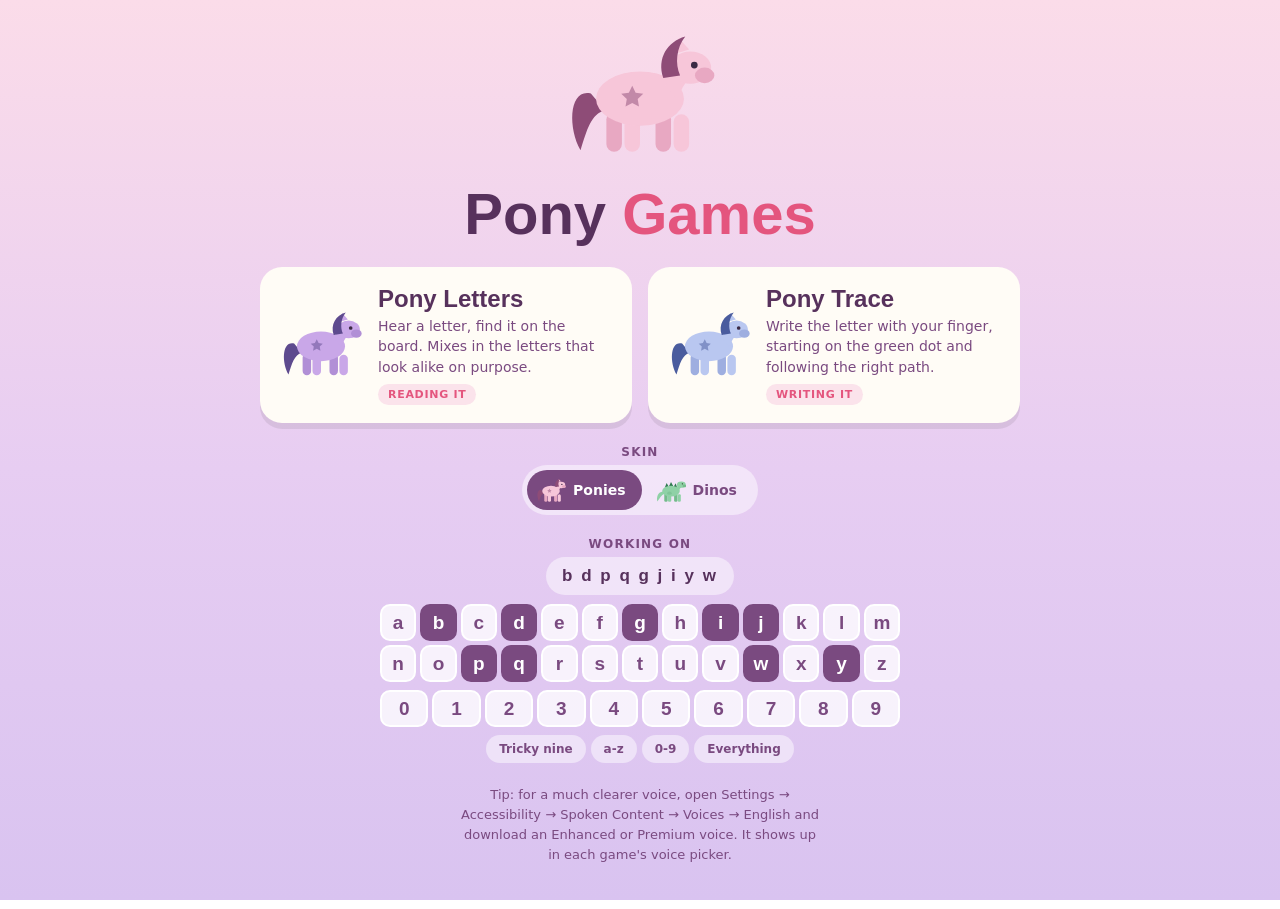
==== commit 1110c959: "Add full a-z and 0-9, a saved focus set, and a dino skin The games were limited to nine hard-coded l" ====
--- a/index.html
+++ b/index.html
@@ -8,7 +8,7 @@
 <meta name="apple-mobile-web-app-status-bar-style" content="default">
 <meta name="apple-mobile-web-app-title" content="Ponies">
 <meta name="theme-color" content="#F7D5E4">
-<title>Pony Games</title>
+<title data-word="games">Pony Games</title>
 <link rel="stylesheet" href="shared.css">
 <style>
   body{overflow-y:auto}
@@ -36,39 +36,49 @@
   .gamecard p{font-size:14px;color:var(--plum);line-height:1.45}
   .gamecard .tag{
     display:inline-block;margin-top:7px;font-size:11px;font-weight:800;letter-spacing:.7px;
-    text-transform:uppercase;color:var(--rule-base);background:#FBE3EB;
+    text-transform:uppercase;color:var(--rule-base);background:var(--tag-bg);
     padding:4px 10px;border-radius:999px;
   }
 
   .soon{opacity:.5}
-  .soon .tag{color:var(--plum);background:#EFE6F4}
+  .soon .tag{color:var(--plum);background:var(--tag-soon)}
 
   .footnote{font-size:13px;color:var(--plum);text-align:center;max-width:44ch;line-height:1.55}
 </style>
 </head>
 <body>
 <main class="hub">
-  <div id="hero"></div>
-  <h1 class="hubtitle">Pony <em>Games</em></h1>
+  <div id="hero" data-critter="0"></div>
+  <h1 class="hubtitle"><span data-word="name">Pony</span> <em>Games</em></h1>
 
   <div class="cards">
     <a class="gamecard" href="letters.html">
-      <div class="art" id="a1"></div>
+      <div class="art" data-critter="1"></div>
       <div>
-        <h2>Pony Letters</h2>
+        <h2><span data-word="name">Pony</span> Letters</h2>
         <p>Hear a letter, find it on the board. Mixes in the letters that look alike on purpose.</p>
         <span class="tag">Reading it</span>
       </div>
     </a>
 
     <a class="gamecard" href="trace.html">
-      <div class="art" id="a2"></div>
+      <div class="art" data-critter="4"></div>
       <div>
-        <h2>Pony Trace</h2>
+        <h2><span data-word="name">Pony</span> Trace</h2>
         <p>Write the letter with your finger, starting on the green dot and following the right path.</p>
         <span class="tag">Writing it</span>
       </div>
     </a>
+  </div>
+
+  <div class="setting">
+    <label>Skin</label>
+    <div id="skin"></div>
+  </div>
+
+  <div class="setting" style="width:100%;max-width:520px">
+    <label>Working on</label>
+    <div id="picker"></div>
   </div>
 
   <p class="footnote">
@@ -80,9 +90,11 @@
 
 <script src="shared.js"></script>
 <script>
-  document.getElementById("hero").innerHTML = PG.ponySVG(0);
-  document.getElementById("a1").innerHTML   = PG.ponySVG(1);
-  document.getElementById("a2").innerHTML   = PG.ponySVG(4);
+  // The art and the wording are painted by PG.applySkin, off the
+  // data-critter and data-word attributes above, so switching skin
+  // redraws the hub without reloading it.
+  PG.mountSkinSwitch(document.getElementById("skin"));
+  PG.mountPicker(document.getElementById("picker"));
 </script>
 </body>
 </html>
--- a/shared.css
+++ b/shared.css
@@ -19,8 +19,37 @@
   --plum-deep:#57315C;
   --yes:#8FDCBB;
   --no:#FFC49B;
+  --btn-shade:#B93C63;
+  --tag-bg:#FBE3EB;
+  --tag-soon:#EFE6F4;
+  --chip-card:#F2E3D2;
   --glyph:"Chalkboard SE","Avenir Next Rounded","Avenir Next","Trebuchet MS",sans-serif;
   --ui:"Avenir Next","Trebuchet MS",system-ui,sans-serif;
+}
+
+/* The dino skin is the same games in a different coat. Only the
+   palette changes here -- every rule below is written against the
+   tokens, so nothing else needs a second version. shared.js sets
+   data-theme on <html> before the first paint. */
+:root[data-theme="dino"]{
+  --sky-top:#EDF3D4;
+  --sky-mid:#D7E9BE;
+  --sky-low:#BEDCB4;
+  --grass:#93CE87;
+  --grass-deep:#5EA45F;
+  --paper:#FFFDF4;
+  --rule-base:#D9702B;
+  --rule-mid:#93BF6C;
+  --ink:#2E3B2A;
+  --ghost:#CFDCC6;
+  --plum:#4F7A46;
+  --plum-deep:#2C5533;
+  --yes:#A9DC8F;
+  --no:#FFC49B;
+  --btn-shade:#A9541D;
+  --tag-bg:#E4F0CB;
+  --tag-soon:#E2EAD9;
+  --chip-card:#EDE6CF;
 }
 
 *{box-sizing:border-box;margin:0;padding:0}
@@ -49,9 +78,9 @@
 .bigbtn{
   font-family:var(--glyph);font-size:clamp(25px,4.2vw,36px);color:#fff;
   background:var(--rule-base);border:none;border-radius:999px;padding:19px 56px;
-  box-shadow:0 7px 0 #B93C63;cursor:pointer;margin-top:4px;
-}
-.bigbtn:active{transform:translateY(5px);box-shadow:0 2px 0 #B93C63}
+  box-shadow:0 7px 0 var(--btn-shade);cursor:pointer;margin-top:4px;
+}
+.bigbtn:active{transform:translateY(5px);box-shadow:0 2px 0 var(--btn-shade)}
 
 .tinybtn{
   font-family:var(--ui);font-size:14px;font-weight:700;color:var(--plum);
@@ -133,6 +162,48 @@
 @keyframes land{from{opacity:0;transform:translateY(-14px) scale(.8)}}
 .chip svg{width:clamp(56px,7.6vw,84px);height:clamp(56px,7.6vw,84px);border-radius:12px}
 .chip b{font-family:var(--ui);font-size:clamp(11px,1.5vw,14px);color:var(--plum);font-weight:800;letter-spacing:.4px}
-.chip .card{fill:#F2E3D2}
+.chip .card{fill:var(--chip-card)}
 
 @media (prefers-reduced-motion:reduce){*{animation:none!important;transition:none!important}}
+
+/* ---------- glyph picker ---------- */
+/* One component, two homes: always open on the hub, collapsed
+   behind its summary on each game's title screen. Both write to
+   the same stored set, so they can never disagree. */
+.picker{display:flex;flex-direction:column;align-items:center;gap:9px;width:100%;max-width:520px}
+.picksum{
+  display:flex;align-items:center;gap:8px;flex-wrap:wrap;justify-content:center;
+  font-family:var(--ui);font-size:13px;font-weight:700;color:var(--plum);
+  background:#FFFFFF7A;border:none;border-radius:999px;padding:9px 16px;cursor:default;
+}
+.picker.collapsible .picksum{cursor:pointer}
+.picksum .list{font-family:var(--glyph);font-size:17px;color:var(--plum-deep);letter-spacing:2px}
+.picksum .chev{border:solid var(--plum);border-width:0 2px 2px 0;padding:3px;transform:rotate(45deg);margin-top:-3px}
+.picker.collapsible .picksum[aria-expanded="true"] .chev{transform:rotate(-135deg);margin-top:2px}
+
+.pickbody{display:flex;flex-direction:column;align-items:center;gap:8px;width:100%}
+.picker.collapsible .picksum[aria-expanded="false"] + .pickbody{display:none}
+
+.glyphgrid{display:grid;grid-template-columns:repeat(auto-fit,minmax(34px,1fr));gap:4px;width:100%}
+.glyphgrid button{
+  font-family:var(--glyph);font-size:19px;font-weight:700;line-height:1;
+  color:var(--plum);background:#FFFFFFC4;border:2px solid #fff;border-radius:10px;
+  padding:7px 0;cursor:pointer;
+}
+.glyphgrid button[aria-pressed="true"]{background:var(--plum);border-color:var(--plum);color:#fff}
+
+.presets{display:flex;gap:5px;flex-wrap:wrap;justify-content:center}
+.presets button{
+  font-family:var(--ui);font-size:12px;font-weight:700;color:var(--plum);
+  background:#FFFFFF7A;border:none;border-radius:999px;padding:7px 13px;cursor:pointer;
+}
+.presets button:active{background:#fff}
+
+/* ---------- skin switch ---------- */
+.skinset{display:flex;gap:5px;background:#FFFFFF7A;padding:5px;border-radius:999px}
+.skinset button{
+  display:flex;align-items:center;gap:7px;font-family:var(--ui);font-size:14px;font-weight:700;
+  color:var(--plum);background:transparent;border:none;padding:7px 16px 7px 9px;border-radius:999px;cursor:pointer;
+}
+.skinset button[aria-pressed="true"]{background:var(--plum);color:#fff}
+.skinset svg{width:30px;height:26px;display:block}
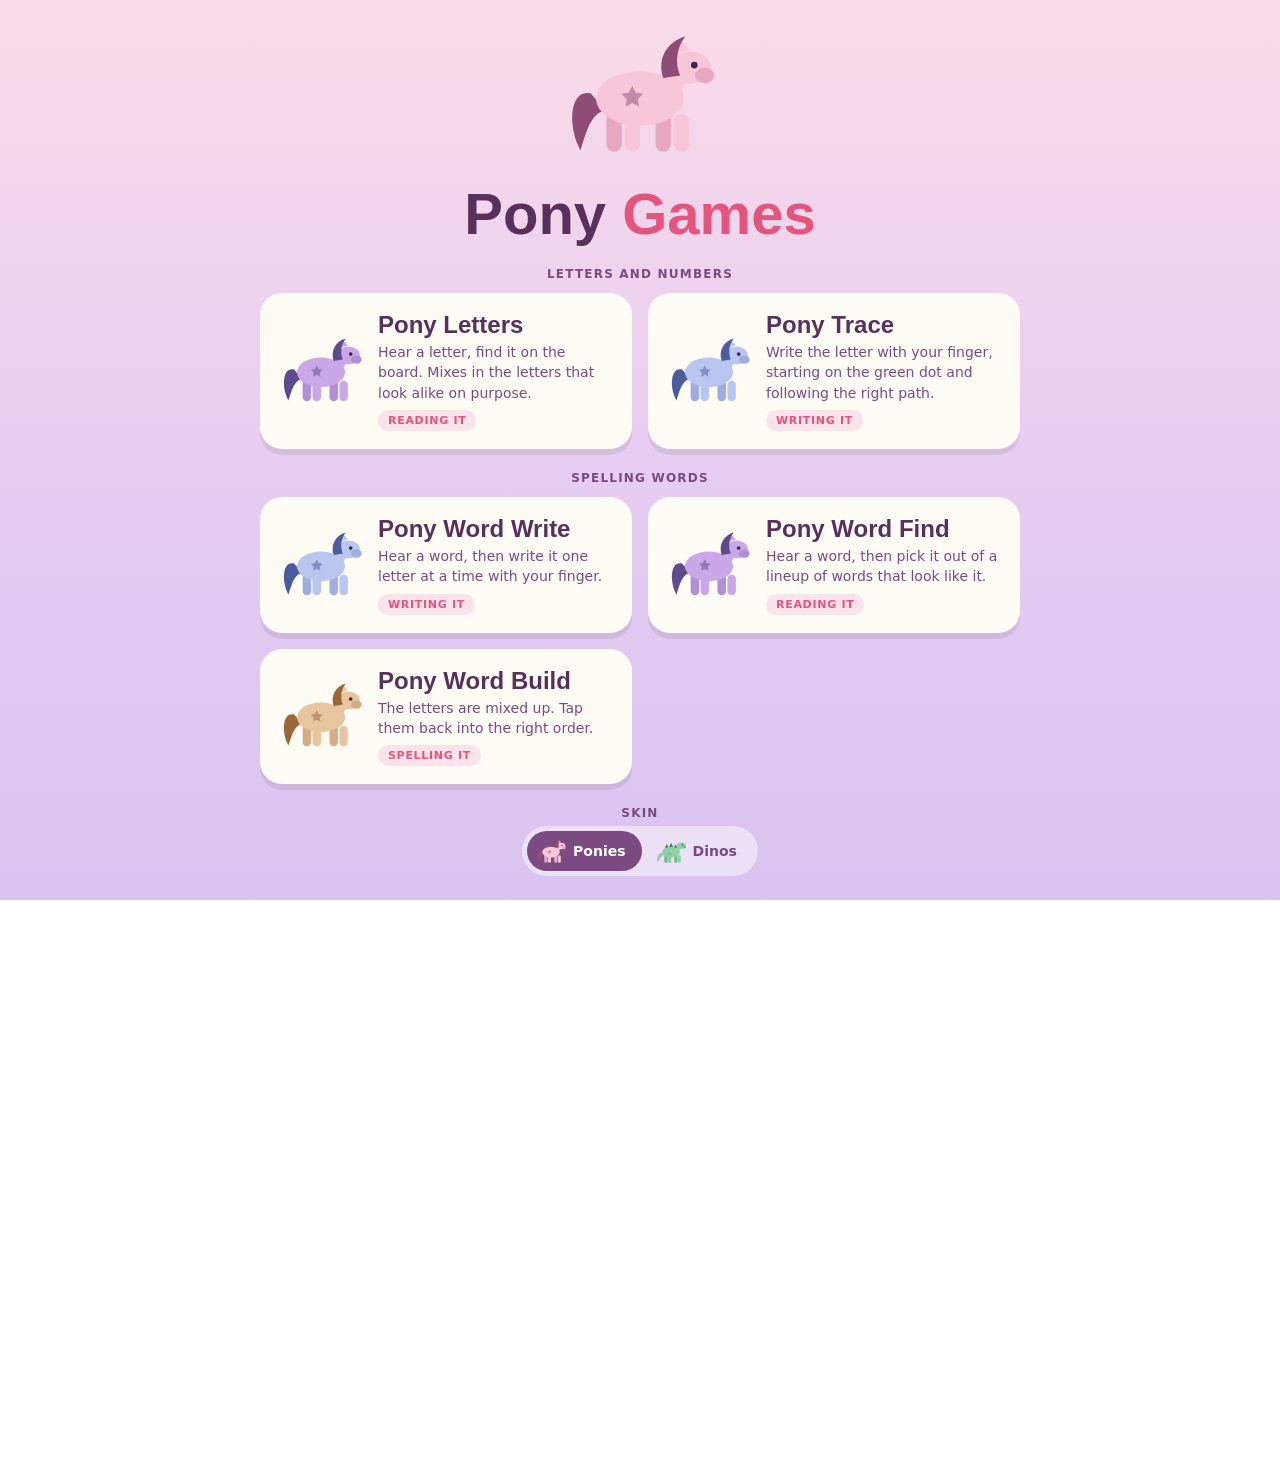
==== commit 673b4cf5: "Add spelling word games and an editable word list" ====
--- a/index.html
+++ b/index.html
@@ -43,6 +43,15 @@
   .soon{opacity:.5}
   .soon .tag{color:var(--plum);background:var(--tag-soon)}
 
+  /* Two sections now, so each needs a name. Without one the five
+     cards read as one long list and the spelling games look like
+     more letter games. */
+  .section{display:flex;flex-direction:column;align-items:center;gap:12px;width:100%}
+  .sectionhead{
+    font-family:var(--ui);font-size:12px;font-weight:800;color:var(--plum);
+    letter-spacing:1.2px;text-transform:uppercase;
+  }
+
   .footnote{font-size:13px;color:var(--plum);text-align:center;max-width:44ch;line-height:1.55}
 </style>
 </head>
@@ -51,24 +60,59 @@
   <div id="hero" data-critter="0"></div>
   <h1 class="hubtitle"><span data-word="name">Pony</span> <em>Games</em></h1>
 
-  <div class="cards">
-    <a class="gamecard" href="letters.html">
-      <div class="art" data-critter="1"></div>
-      <div>
-        <h2><span data-word="name">Pony</span> Letters</h2>
-        <p>Hear a letter, find it on the board. Mixes in the letters that look alike on purpose.</p>
-        <span class="tag">Reading it</span>
-      </div>
-    </a>
+  <div class="section">
+    <div class="sectionhead">Letters and numbers</div>
+    <div class="cards">
+      <a class="gamecard" href="letters.html">
+        <div class="art" data-critter="1"></div>
+        <div>
+          <h2><span data-word="name">Pony</span> Letters</h2>
+          <p>Hear a letter, find it on the board. Mixes in the letters that look alike on purpose.</p>
+          <span class="tag">Reading it</span>
+        </div>
+      </a>
 
-    <a class="gamecard" href="trace.html">
-      <div class="art" data-critter="4"></div>
-      <div>
-        <h2><span data-word="name">Pony</span> Trace</h2>
-        <p>Write the letter with your finger, starting on the green dot and following the right path.</p>
-        <span class="tag">Writing it</span>
-      </div>
-    </a>
+      <a class="gamecard" href="trace.html">
+        <div class="art" data-critter="4"></div>
+        <div>
+          <h2><span data-word="name">Pony</span> Trace</h2>
+          <p>Write the letter with your finger, starting on the green dot and following the right path.</p>
+          <span class="tag">Writing it</span>
+        </div>
+      </a>
+    </div>
+  </div>
+
+  <div class="section">
+    <div class="sectionhead">Spelling words</div>
+    <div class="cards">
+      <a class="gamecard" href="spell-write.html">
+        <div class="art" data-critter="4"></div>
+        <div>
+          <h2><span data-word="name">Pony</span> Word Write</h2>
+          <p>Hear a word, then write it one letter at a time with your finger.</p>
+          <span class="tag">Writing it</span>
+        </div>
+      </a>
+
+      <a class="gamecard" href="spell-find.html">
+        <div class="art" data-critter="1"></div>
+        <div>
+          <h2><span data-word="name">Pony</span> Word Find</h2>
+          <p>Hear a word, then pick it out of a lineup of words that look like it.</p>
+          <span class="tag">Reading it</span>
+        </div>
+      </a>
+
+      <a class="gamecard" href="spell-build.html">
+        <div class="art" data-critter="7"></div>
+        <div>
+          <h2><span data-word="name">Pony</span> Word Build</h2>
+          <p>The letters are mixed up. Tap them back into the right order.</p>
+          <span class="tag">Spelling it</span>
+        </div>
+      </a>
+    </div>
   </div>
 
   <div class="setting">
@@ -77,8 +121,13 @@
   </div>
 
   <div class="setting" style="width:100%;max-width:520px">
-    <label>Working on</label>
+    <label>Letters she's working on</label>
     <div id="picker"></div>
+  </div>
+
+  <div class="setting" style="width:100%;max-width:520px">
+    <label>This week's words</label>
+    <div id="words"></div>
   </div>
 
   <p class="footnote">
@@ -95,6 +144,7 @@
   // redraws the hub without reloading it.
   PG.mountSkinSwitch(document.getElementById("skin"));
   PG.mountPicker(document.getElementById("picker"));
+  PG.mountWordPicker(document.getElementById("words"));
 </script>
 </body>
 </html>
--- a/shared.css
+++ b/shared.css
@@ -207,3 +207,109 @@
 }
 .skinset button[aria-pressed="true"]{background:var(--plum);color:#fff}
 .skinset svg{width:30px;height:26px;display:block}
+
+/* ---------- right / wrong feedback ---------- */
+/* Shared: three games flash a tile green or shake it red, and the
+   two animations have to match or the same answer reads as two
+   different reactions depending on which game she is in. */
+@keyframes pop{40%{transform:scale(1.1)}}
+@keyframes shake{20%{transform:translateX(-9px)}45%{transform:translateX(9px)}70%{transform:translateX(-5px)}100%{transform:translateX(0)}}
+
+/* ---------- tracing pad ---------- */
+/* Shared because two games write with a finger: the letter game
+   and the spelling game. Anything sized to the pad's own 100-unit
+   box belongs here; how big the pad is on screen stays with each
+   game, since one fills the screen with it and one does not. */
+.ghost{fill:none;stroke:var(--ghost);stroke-width:11;stroke-linecap:round;stroke-linejoin:round}
+.ink{fill:none;stroke:var(--ink);stroke-width:8;stroke-linecap:round;stroke-linejoin:round}
+.startdot{fill:#2FA36B;animation:beat 1.1s ease-in-out infinite alternate}
+@keyframes beat{to{r:6.4}}
+.demodot{fill:var(--rule-base)}
+
+.stepdots{display:flex;gap:6px;align-items:center;justify-content:center}
+.stepdots i{width:10px;height:10px;border-radius:50%;background:#FFFFFF9E;display:block}
+.stepdots i.on{background:var(--plum)}
+.stepdots i.now{background:var(--rule-base);transform:scale(1.35)}
+
+/* ---------- word cards ---------- */
+/* A whole word on one card, drawn from the same strokes as a
+   single letter. The card is as wide as the word, so a long word
+   gets a long card rather than smaller letters. */
+.wordcard{display:block;width:100%}
+.wordcard svg{width:100%;height:auto;display:block}
+.slot{fill:#00000008;stroke:var(--ghost);stroke-width:2.4;stroke-dasharray:6 5}
+.slot.filled{fill:none;stroke:none}
+.slot.next{stroke:var(--rule-base);stroke-dasharray:none;animation:beat2 1s ease-in-out infinite alternate}
+@keyframes beat2{to{stroke-width:4.2}}
+
+/* The lineup of words to choose between. One column, because two
+   words side by side at this size are too small to tell apart --
+   which is the whole task. */
+.wordpad{
+  display:flex;flex-direction:column;gap:12px;align-items:stretch;justify-content:center;
+  flex:1 1 auto;min-height:0;width:100%;max-width:min(620px,92vw);margin:0 auto;
+}
+/* Basis 0 rather than auto: the card is only as tall as its share
+   of what is left, and the SVG letterboxes itself inside that. A
+   card sized from its own aspect ratio overflows the screen the
+   moment there are three of them. */
+.wordopt{
+  flex:1 1 0;min-height:0;
+  border:none;padding:0;background:transparent;cursor:pointer;transition:transform .12s ease;
+}
+.wordopt svg{width:100%;height:100%;display:block}
+.wordopt:active{transform:scale(.97)}
+.wordopt.right .card{fill:var(--yes)}
+.wordopt.right{animation:pop .42s ease}
+.wordopt.wrong .card{fill:var(--no)}
+.wordopt.wrong{animation:shake .4s ease}
+
+/* ---------- letter bank ---------- */
+/* The jumbled letters she builds a word from. Tap to place, tap a
+   placed letter to take it back -- a drag would be the more
+   literal reading of "rearrange", but a five-year-old's drag on a
+   tablet drops the letter half the time, and the thinking is the
+   same either way. */
+.bank{display:flex;gap:9px;flex-wrap:wrap;align-items:center;justify-content:center;flex:0 0 auto}
+.bank button{
+  width:clamp(58px,13vw,104px);border:none;padding:0;background:transparent;
+  cursor:pointer;transition:transform .12s ease;
+}
+.bank button svg{width:100%;height:auto;display:block}
+.bank button:active{transform:scale(.93)}
+.bank button.used{opacity:.22;pointer-events:none}
+.bank button.wrong{animation:shake .4s ease}
+.bank button.wrong .card{fill:var(--no)}
+
+/* ---------- word picker ---------- */
+/* Shares the summary bar and the collapsing behaviour with the
+   glyph picker, since it is the same control for a different kind
+   of thing: what she is working on this week. */
+.wordpick{display:flex;flex-direction:column;align-items:center;gap:9px;width:100%;max-width:520px}
+.wordpick .picksum .list{font-family:var(--glyph);font-size:16px;color:var(--plum-deep);letter-spacing:.5px}
+.wordpick.collapsible .picksum{cursor:pointer}
+.wordpick.collapsible .picksum[aria-expanded="false"] + .pickbody{display:none}
+
+.wordchips{display:flex;gap:6px;flex-wrap:wrap;justify-content:center}
+.wordchip{
+  display:flex;align-items:center;gap:7px;font-family:var(--glyph);font-size:18px;font-weight:700;
+  color:var(--plum-deep);background:#FFFFFFC4;border:2px solid #fff;border-radius:999px;
+  padding:7px 9px 7px 15px;cursor:pointer;
+}
+.wordchip i{
+  font-style:normal;font-family:var(--ui);font-size:15px;font-weight:800;line-height:1;
+  color:var(--plum);background:#0000000F;border-radius:50%;width:21px;height:21px;
+  display:grid;place-items:center;
+}
+.wordchip:active i{background:var(--rule-base);color:#fff}
+
+.wordadd{display:flex;gap:6px;align-items:center;justify-content:center;flex-wrap:wrap}
+.wordadd input{
+  font-family:var(--glyph);font-size:18px;color:var(--plum-deep);
+  background:#FFFFFFC4;border:2px solid #fff;border-radius:999px;padding:9px 16px;width:150px;
+}
+.wordadd input::placeholder{font-family:var(--ui);font-size:14px;color:var(--plum);opacity:.7}
+.wordadd button{
+  font-family:var(--ui);font-size:14px;font-weight:800;color:#fff;
+  background:var(--plum);border:none;border-radius:999px;padding:11px 20px;cursor:pointer;
+}
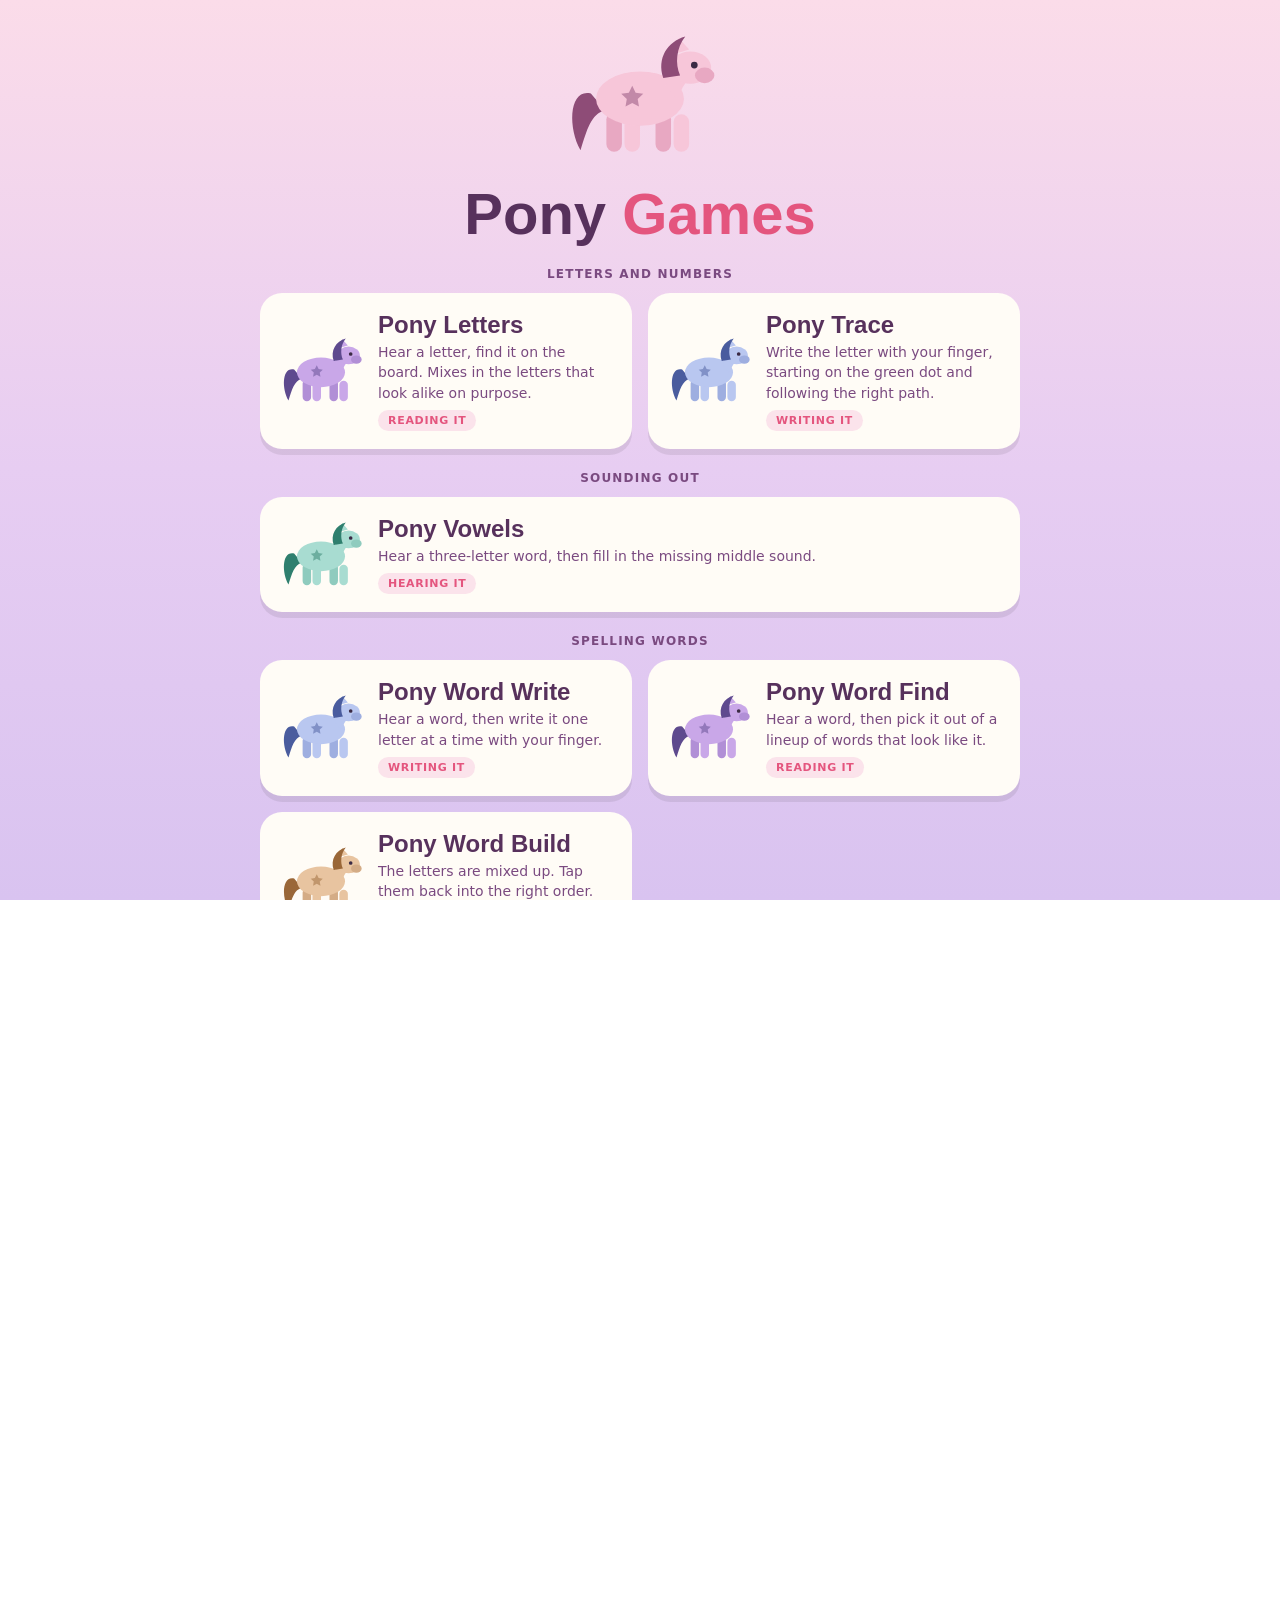
==== commit cebb6bef: "Add Pony Vowels: hear a CVC word, fill in the middle vowel New sounding-out game (vowels.html) on th" ====
--- a/index.html
+++ b/index.html
@@ -43,9 +43,8 @@
   .soon{opacity:.5}
   .soon .tag{color:var(--plum);background:var(--tag-soon)}
 
-  /* Two sections now, so each needs a name. Without one the five
-     cards read as one long list and the spelling games look like
-     more letter games. */
+  /* Each section needs a name. Without one the cards read as one
+     long list and the spelling games look like more letter games. */
   .section{display:flex;flex-direction:column;align-items:center;gap:12px;width:100%}
   .sectionhead{
     font-family:var(--ui);font-size:12px;font-weight:800;color:var(--plum);
@@ -78,6 +77,20 @@
           <h2><span data-word="name">Pony</span> Trace</h2>
           <p>Write the letter with your finger, starting on the green dot and following the right path.</p>
           <span class="tag">Writing it</span>
+        </div>
+      </a>
+    </div>
+  </div>
+
+  <div class="section">
+    <div class="sectionhead">Sounding out</div>
+    <div class="cards">
+      <a class="gamecard" href="vowels.html">
+        <div class="art" data-critter="2"></div>
+        <div>
+          <h2><span data-word="name">Pony</span> Vowels</h2>
+          <p>Hear a three-letter word, then fill in the missing middle sound.</p>
+          <span class="tag">Hearing it</span>
         </div>
       </a>
     </div>
